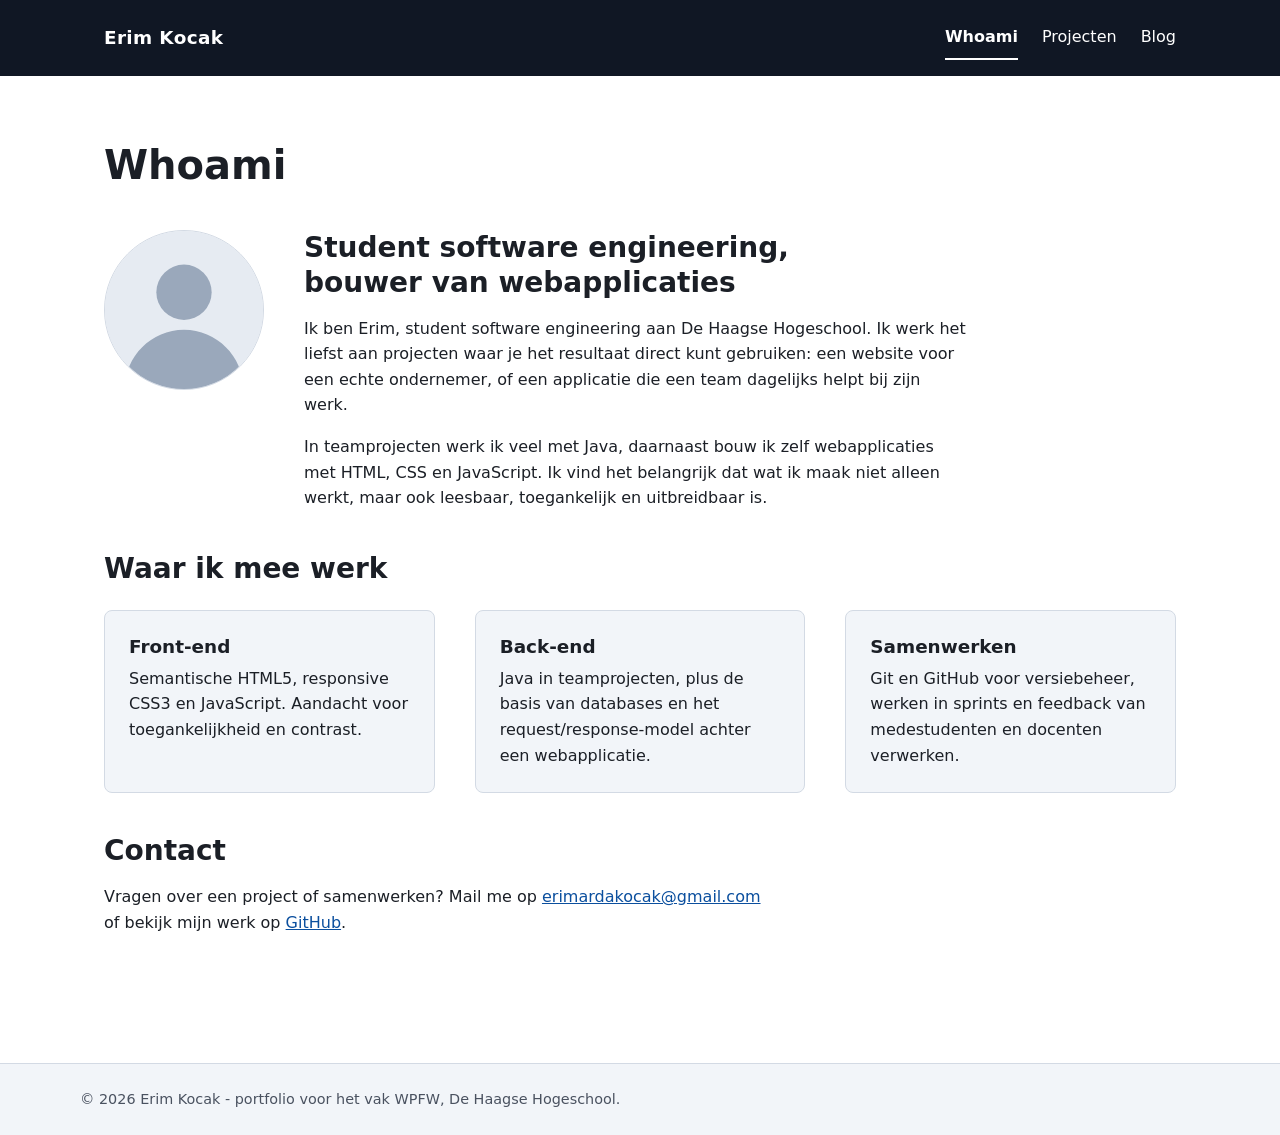
==== index.html @ 8ff0f5e9 "Portfoliosite afgebouwd: whoami, projecten en blog met responsive CSS - index.html, projecten.html e" ====
<!DOCTYPE html>
<html lang="nl">
<head>
    <meta charset="UTF-8">
    <meta name="viewport" content="width=device-width, initial-scale=1.0">
    <title>Whoami - Erim Kocak</title>
    <meta name="description" content="Portfolio van Erim Kocak, student software engineering. Wie ik ben, wat ik bouw en waar ik over schrijf.">
    <link rel="stylesheet" href="css/style.css">
</head>
<body>
    <a class="skip-link" href="#hoofdinhoud">Direct naar de inhoud</a>

    <header class="site-header">
        <div class="site-header__inner">
            <p class="site-logo"><a href="index.html">Erim Kocak</a></p>

            <nav class="site-nav" aria-label="Hoofdnavigatie">
                <ul>
                    <li><a href="index.html" aria-current="page">Whoami</a></li>
                    <li><a href="projecten.html">Projecten</a></li>
                    <li><a href="blog.html">Blog</a></li>
                </ul>
            </nav>
        </div>
    </header>

    <main id="hoofdinhoud">
        <h1>Whoami</h1>

        <section class="intro" aria-labelledby="intro-titel">
            <img class="intro__foto" src="images/profielfoto.svg" alt="Portretfoto van Erim Kocak" width="160" height="160">

            <div class="intro__tekst">
                <h2 id="intro-titel">Student software engineering, bouwer van webapplicaties</h2>
                <p>
                    Ik ben Erim, student software engineering aan De Haagse Hogeschool. Ik werk het liefst
                    aan projecten waar je het resultaat direct kunt gebruiken: een website voor een echte
                    ondernemer, of een applicatie die een team dagelijks helpt bij zijn werk.
                </p>
                <p>
                    In teamprojecten werk ik veel met Java, daarnaast bouw ik zelf webapplicaties met
                    HTML, CSS en JavaScript. Ik vind het belangrijk dat wat ik maak niet alleen werkt,
                    maar ook leesbaar, toegankelijk en uitbreidbaar is.
                </p>
            </div>
        </section>

        <section aria-labelledby="vaardigheden-titel">
            <h2 id="vaardigheden-titel">Waar ik mee werk</h2>

            <ul class="kaarten">
                <li class="kaart">
                    <h3>Front-end</h3>
                    <p>Semantische HTML5, responsive CSS3 en JavaScript. Aandacht voor toegankelijkheid en contrast.</p>
                </li>
                <li class="kaart">
                    <h3>Back-end</h3>
                    <p>Java in teamprojecten, plus de basis van databases en het request/response-model achter een webapplicatie.</p>
                </li>
                <li class="kaart">
                    <h3>Samenwerken</h3>
                    <p>Git en GitHub voor versiebeheer, werken in sprints en feedback van medestudenten en docenten verwerken.</p>
                </li>
            </ul>
        </section>

        <section aria-labelledby="contact-titel">
            <h2 id="contact-titel">Contact</h2>
            <p>
                Vragen over een project of samenwerken? Mail me op
                <a href="mailto:erimardakocak@gmail.com">erimardakocak@gmail.com</a>
                of bekijk mijn werk op
                <a href="https://github.com/erimk240">GitHub</a>.
            </p>
        </section>
    </main>

    <footer class="site-footer">
        <p>&copy; 2026 Erim Kocak - portfolio voor het vak WPFW, De Haagse Hogeschool.</p>
    </footer>
</body>
</html>
---- css/style.css ----
/* ==========================================================================
   Portfolio Erim Kocak - hoofdstylesheet
   Opbouw: 1 variabelen  2 reset  3 basis  4 header/nav  5 main  6 componenten
           7 footer  8 media queries (mobile first: 480px / 768px / 1024px)
   ========================================================================== */

/* 1. Variabelen ----------------------------------------------------------- */
:root {
    --kleur-tekst: #1b1f26;
    --kleur-tekst-zacht: #4a5260;
    --kleur-achtergrond: #ffffff;
    --kleur-vlak: #f2f5f9;
    --kleur-rand: #d3dae4;
    --kleur-accent: #0b4f9e;
    --kleur-accent-donker: #073a76;
    --kleur-donker: #101724;

    --lettertype: system-ui, -apple-system, "Segoe UI", Roboto, Helvetica, Arial, sans-serif;

    --ruimte-xs: 0.5rem;
    --ruimte-s: 1rem;
    --ruimte-m: 1.5rem;
    --ruimte-l: 2.5rem;
    --ruimte-xl: 4rem;

    --max-breedte: 70rem;
    --radius: 0.5rem;
}

/* 2. Reset ---------------------------------------------------------------- */
*,
*::before,
*::after {
    box-sizing: border-box;
}

body,
h1, h2, h3,
p,
ul,
figure {
    margin: 0;
    padding: 0;
}

ul {
    list-style: none;
}

img {
    display: block;
    max-width: 100%;
    height: auto;
}

/* 3. Basis ---------------------------------------------------------------- */
body {
    font-family: var(--lettertype);
    font-size: 1rem;
    line-height: 1.6;
    color: var(--kleur-tekst);
    background-color: var(--kleur-achtergrond);
    /* voorkomt horizontaal scrollen op smalle schermen */
    overflow-x: hidden;
}

h1, h2, h3 {
    line-height: 1.25;
    /* rustige, leesbare regellengte voor koppen */
    max-width: 30ch;
}

h1 {
    font-size: 2rem;
    margin-bottom: var(--ruimte-m);
}

h2 {
    font-size: 1.5rem;
    margin-bottom: var(--ruimte-s);
}

h3 {
    font-size: 1.15rem;
    margin-bottom: var(--ruimte-xs);
}

p {
    max-width: 65ch;
}

p + p {
    margin-top: var(--ruimte-s);
}

a {
    color: var(--kleur-accent);
}

a:hover {
    color: var(--kleur-accent-donker);
}

/* zichtbare focus voor toetsenbordgebruikers */
a:focus-visible {
    outline: 3px solid var(--kleur-accent);
    outline-offset: 3px;
    border-radius: 2px;
}

code {
    font-family: ui-monospace, "SFMono-Regular", Menlo, Consolas, monospace;
    font-size: 0.9em;
    background-color: var(--kleur-vlak);
    padding: 0.1em 0.3em;
    border-radius: 3px;
}

/* alleen voorleesbaar, niet zichtbaar */
.sr-only {
    position: absolute;
    width: 1px;
    height: 1px;
    padding: 0;
    margin: -1px;
    overflow: hidden;
    clip-path: inset(50%);
    white-space: nowrap;
}

/* springt naar de hoofdinhoud, wordt zichtbaar bij focus */
.skip-link {
    position: absolute;
    top: -3rem;
    left: var(--ruimte-s);
    z-index: 10;
    padding: var(--ruimte-xs) var(--ruimte-s);
    background-color: var(--kleur-accent);
    color: #ffffff;
    border-radius: 0 0 var(--radius) var(--radius);
    text-decoration: none;
}

.skip-link:focus {
    top: 0;
    color: #ffffff;
}

/* 4. Header en navigatie -------------------------------------------------- */
.site-header {
    background-color: var(--kleur-donker);
    color: #ffffff;
}

.site-header__inner {
    max-width: var(--max-breedte);
    margin: 0 auto;
    padding: var(--ruimte-s);
    display: flex;
    flex-direction: column;
    gap: var(--ruimte-s);
}

.site-logo {
    font-size: 1.15rem;
    font-weight: 700;
    letter-spacing: 0.02em;
}

.site-logo a {
    color: #ffffff;
    text-decoration: none;
}

.site-nav ul {
    display: flex;
    flex-wrap: wrap;
    gap: var(--ruimte-xs) var(--ruimte-m);
}

.site-nav a {
    display: inline-block;
    /* ruime aanraakzone op mobiel */
    padding: var(--ruimte-xs) 0;
    color: #ffffff;
    text-decoration: none;
    border-bottom: 2px solid transparent;
}

.site-nav a:hover {
    color: #ffffff;
    border-bottom-color: #ffffff;
}

.site-nav a:focus-visible {
    outline: 3px solid #ffffff;
    outline-offset: 3px;
}

/* markeert de pagina waar je nu bent */
.site-nav a[aria-current="page"] {
    font-weight: 700;
    border-bottom-color: #ffffff;
}

/* 5. Main ----------------------------------------------------------------- */
main {
    max-width: var(--max-breedte);
    margin: 0 auto;
    padding: var(--ruimte-l) var(--ruimte-s);
}

main section {
    margin-top: var(--ruimte-l);
}

.pagina-intro {
    color: var(--kleur-tekst-zacht);
    font-size: 1.05rem;
}

/* 6. Componenten ---------------------------------------------------------- */

/* intro met foto op de whoami-pagina */
.intro {
    display: flex;
    flex-direction: column;
    gap: var(--ruimte-m);
}

.intro__foto {
    width: 10rem;
    height: 10rem;
    border-radius: 50%;
    background-color: var(--kleur-vlak);
    border: 1px solid var(--kleur-rand);
}

/* kaartenraster: gebruikt voor vaardigheden en projecten */
.kaarten,
.posts {
    display: grid;
    gap: var(--ruimte-m);
    margin-top: var(--ruimte-m);
}

.kaart {
    height: 100%;
    padding: var(--ruimte-m);
    background-color: var(--kleur-vlak);
    border: 1px solid var(--kleur-rand);
    border-radius: var(--radius);
}

.kaart__link,
.post__link {
    font-weight: 600;
}

.technieken {
    display: flex;
    flex-wrap: wrap;
    gap: var(--ruimte-xs);
    margin-top: var(--ruimte-s);
}

.technieken li {
    padding: 0.15rem 0.6rem;
    font-size: 0.875rem;
    background-color: var(--kleur-achtergrond);
    border: 1px solid var(--kleur-rand);
    border-radius: 999px;
}

.post {
    padding-bottom: var(--ruimte-m);
    border-bottom: 1px solid var(--kleur-rand);
}

.post__meta {
    color: var(--kleur-tekst-zacht);
    font-size: 0.9rem;
    margin-bottom: var(--ruimte-xs);
}

/* 7. Footer --------------------------------------------------------------- */
.site-footer {
    margin-top: var(--ruimte-xl);
    padding: var(--ruimte-m) var(--ruimte-s);
    background-color: var(--kleur-vlak);
    border-top: 1px solid var(--kleur-rand);
}

.site-footer p {
    max-width: var(--max-breedte);
    margin: 0 auto;
    color: var(--kleur-tekst-zacht);
    font-size: 0.9rem;
}

/* 8. Media queries -------------------------------------------------------- */

/* tablet vanaf 768px: header naast elkaar, kaarten in twee kolommen */
@media (min-width: 48em) {
    h1 {
        font-size: 2.5rem;
    }

    h2 {
        font-size: 1.75rem;
    }

    .site-header__inner {
        flex-direction: row;
        align-items: center;
        justify-content: space-between;
        padding: var(--ruimte-s) var(--ruimte-m);
    }

    main {
        padding: var(--ruimte-xl) var(--ruimte-m);
    }

    .intro {
        flex-direction: row;
        align-items: flex-start;
        gap: var(--ruimte-l);
    }

    .intro__foto {
        flex-shrink: 0;
    }

    .kaarten {
        grid-template-columns: repeat(2, 1fr);
    }
}

/* desktop vanaf 1024px: drie kolommen en meer witruimte */
@media (min-width: 64em) {
    .kaarten {
        grid-template-columns: repeat(3, 1fr);
        gap: var(--ruimte-l);
    }

    .posts {
        gap: var(--ruimte-l);
    }
}

/* respecteert de systeeminstelling voor minder beweging */
@media (prefers-reduced-motion: reduce) {
    * {
        animation: none !important;
        transition: none !important;
    }
}
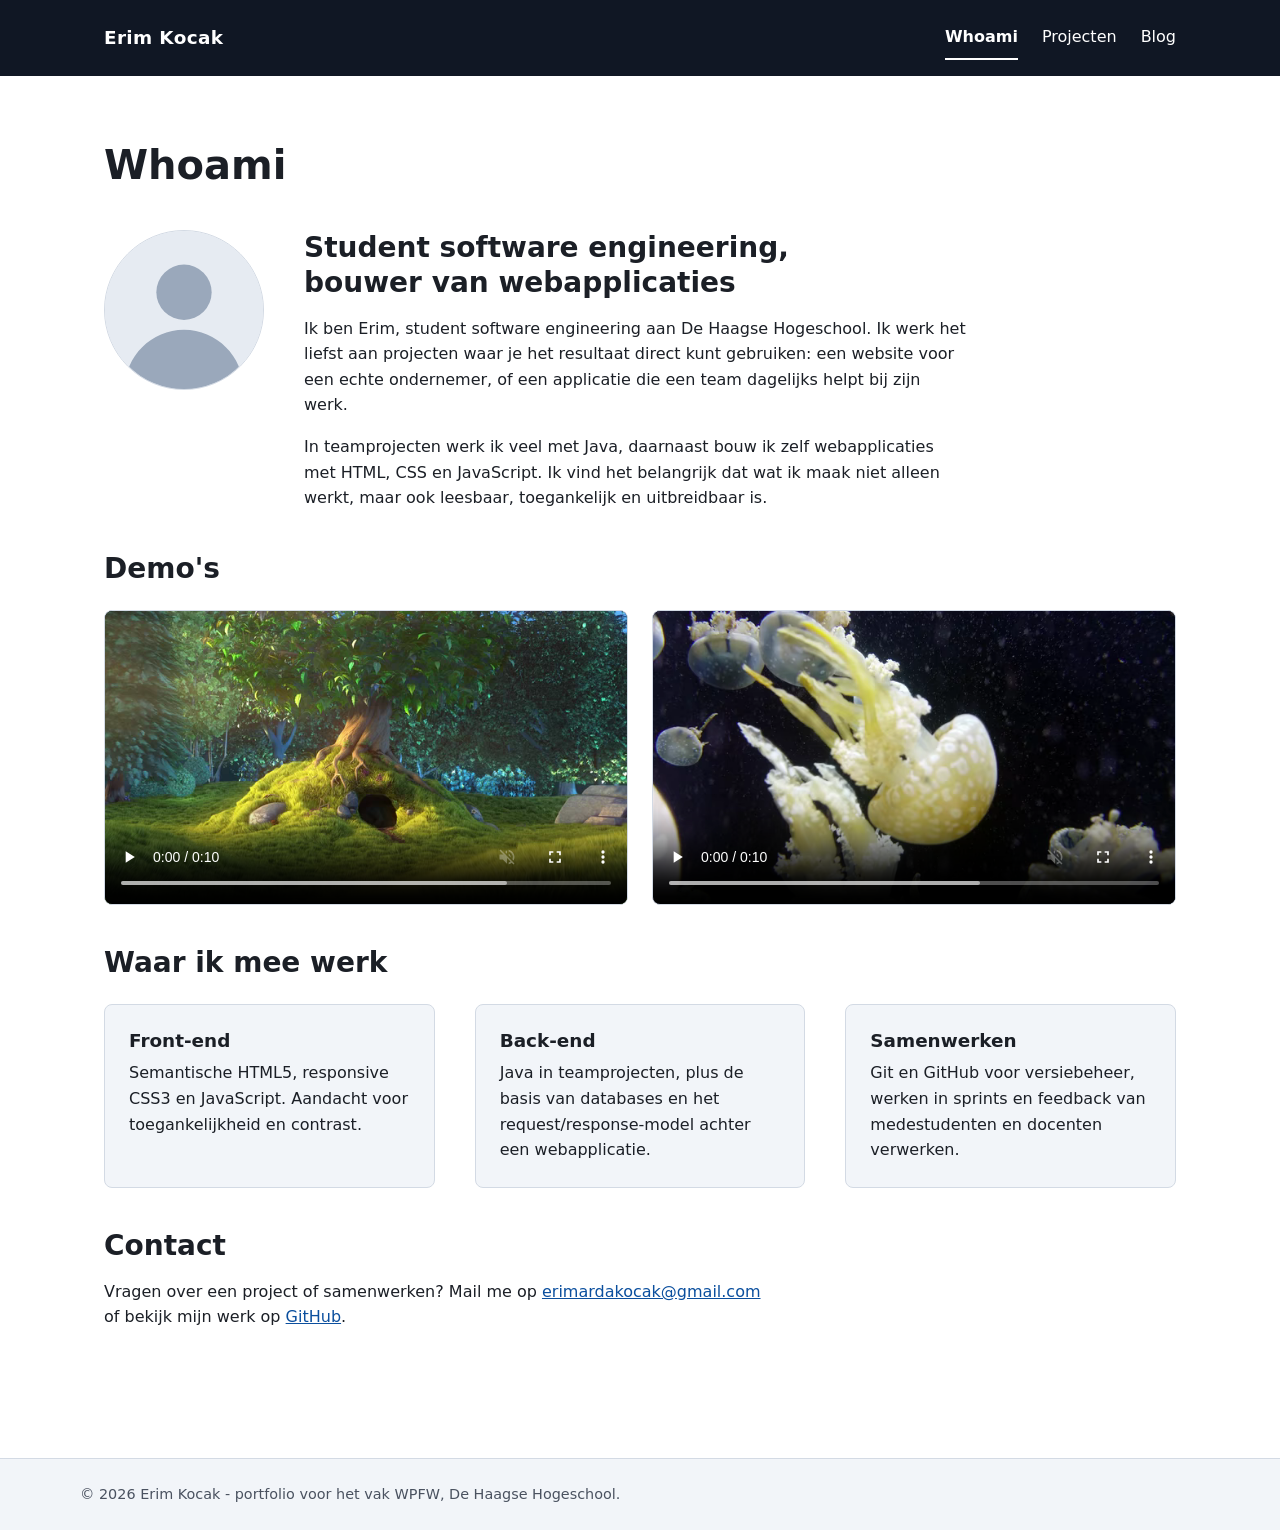
==== commit 58ddd7fc: "commit" ====
--- a/index.html
+++ b/index.html
@@ -44,7 +44,26 @@
                 </p>
             </div>
         </section>
+        <section class="demos" aria-labelledby="demos-titel">
+            <h2 id="demos-titel">Demo's</h2>
 
+            <ul class="demos__lijst">
+                <li>
+                    <video class="demo" controls muted playsinline preload="metadata" width="640" height="360">
+                        <source src="videos/demo-1.webm" type="video/webm">
+                        <source src="videos/demo-1.mp4" type="video/mp4">
+                        Je browser ondersteunt geen video. <a href="videos/demo-1.mp4">Download de demo</a>.
+                    </video>
+                </li>
+                <li>
+                    <video class="demo" controls muted playsinline preload="metadata" width="640" height="360">
+                        <source src="videos/demo-2.webm" type="video/webm">
+                        <source src="videos/demo-2.mp4" type="video/mp4">
+                        Je browser ondersteunt geen video. <a href="videos/demo-2.mp4">Download de demo</a>.
+                    </video>
+                </li>
+            </ul>
+        </section>
         <section aria-labelledby="vaardigheden-titel">
             <h2 id="vaardigheden-titel">Waar ik mee werk</h2>
 
--- a/css/style.css
+++ b/css/style.css
@@ -283,6 +283,28 @@
     margin-bottom: var(--ruimte-xs);
 }
 
+/* demo-video's op de whoami-pagina */
+.demos__lijst {
+    display: grid;
+    gap: var(--ruimte-m);
+    margin-top: var(--ruimte-m);
+}
+
+.demo {
+    display: block;
+    width: 100%;
+    height: auto;
+    background-color: var(--kleur-donker);
+    border: 1px solid var(--kleur-rand);
+    border-radius: var(--radius);
+}
+
+@media (min-width: 48em) {
+    .demos__lijst {
+        grid-template-columns: repeat(2, 1fr);
+    }
+}
+
 /* 7. Footer --------------------------------------------------------------- */
 .site-footer {
     margin-top: var(--ruimte-xl);
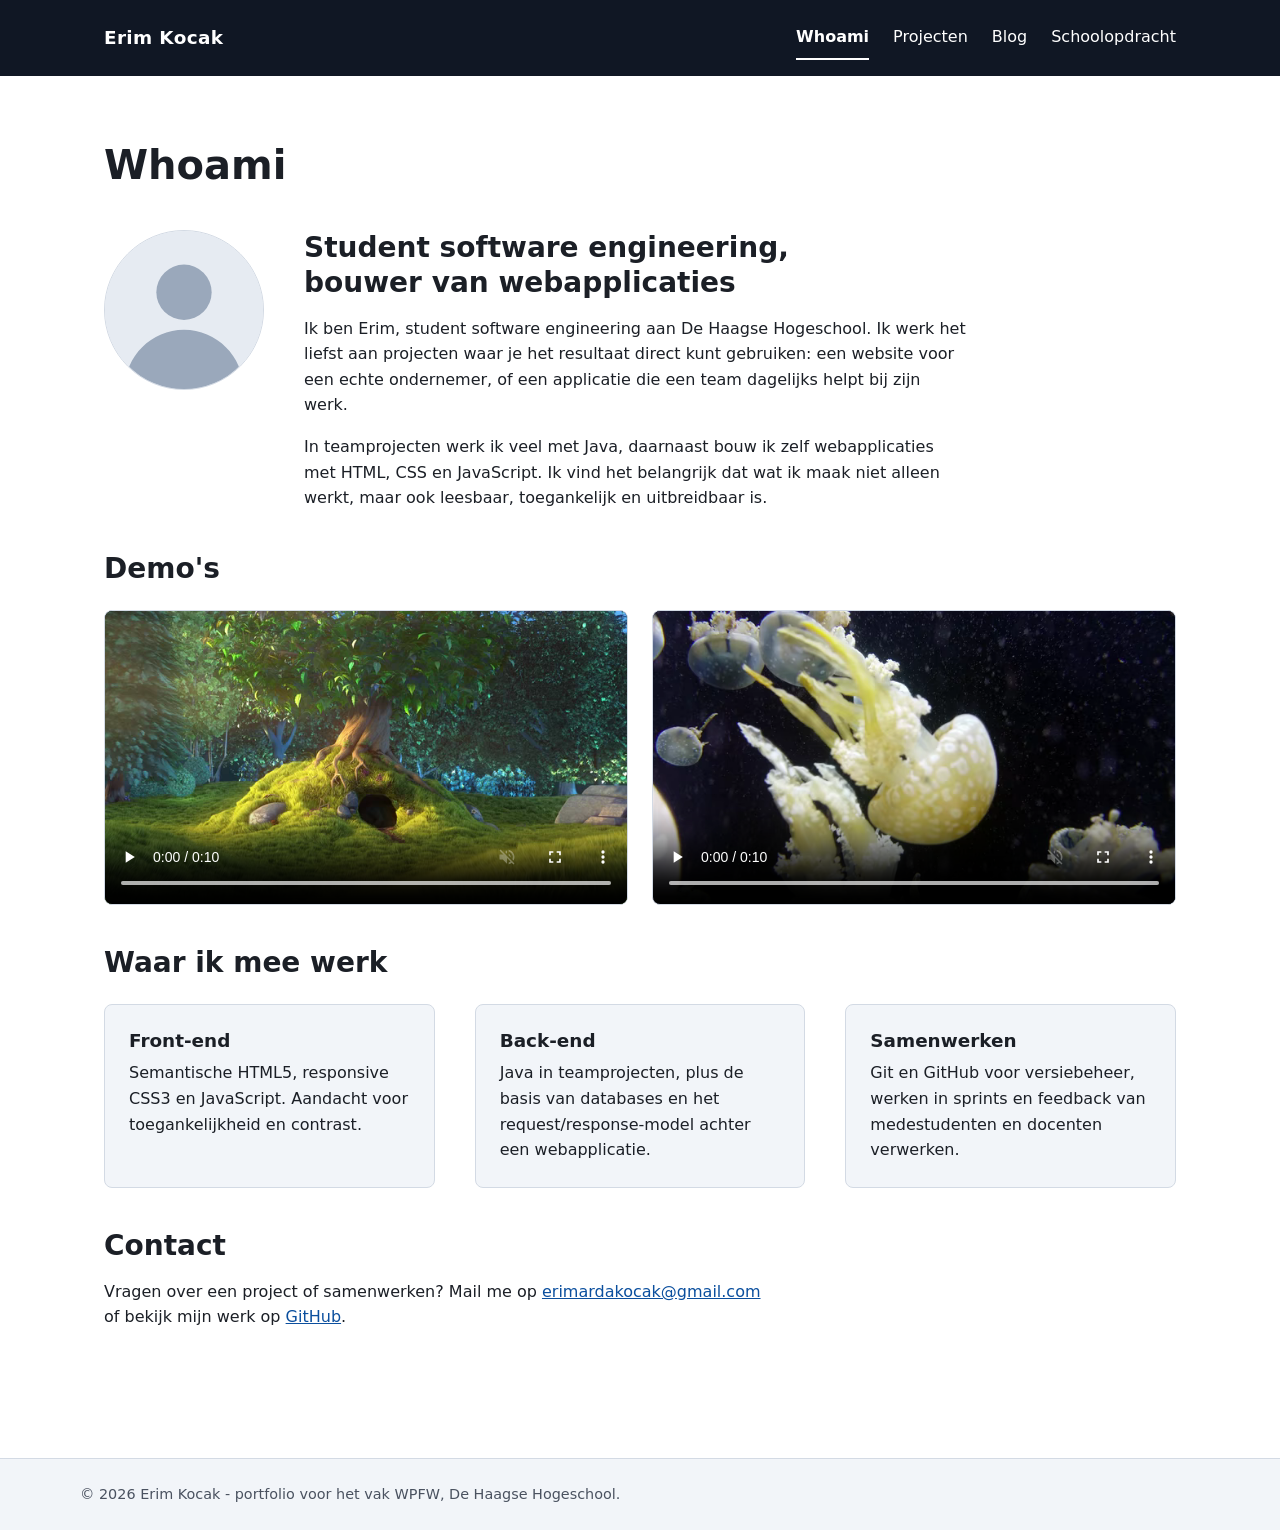
==== commit dae2a674: "commit" ====
--- a/index.html
+++ b/index.html
@@ -19,6 +19,7 @@
                     <li><a href="index.html" aria-current="page">Whoami</a></li>
                     <li><a href="projecten.html">Projecten</a></li>
                     <li><a href="blog.html">Blog</a></li>
+                    <li><a href="school-opdracht/index.html">Schoolopdracht</a></li>
                 </ul>
             </nav>
         </div>
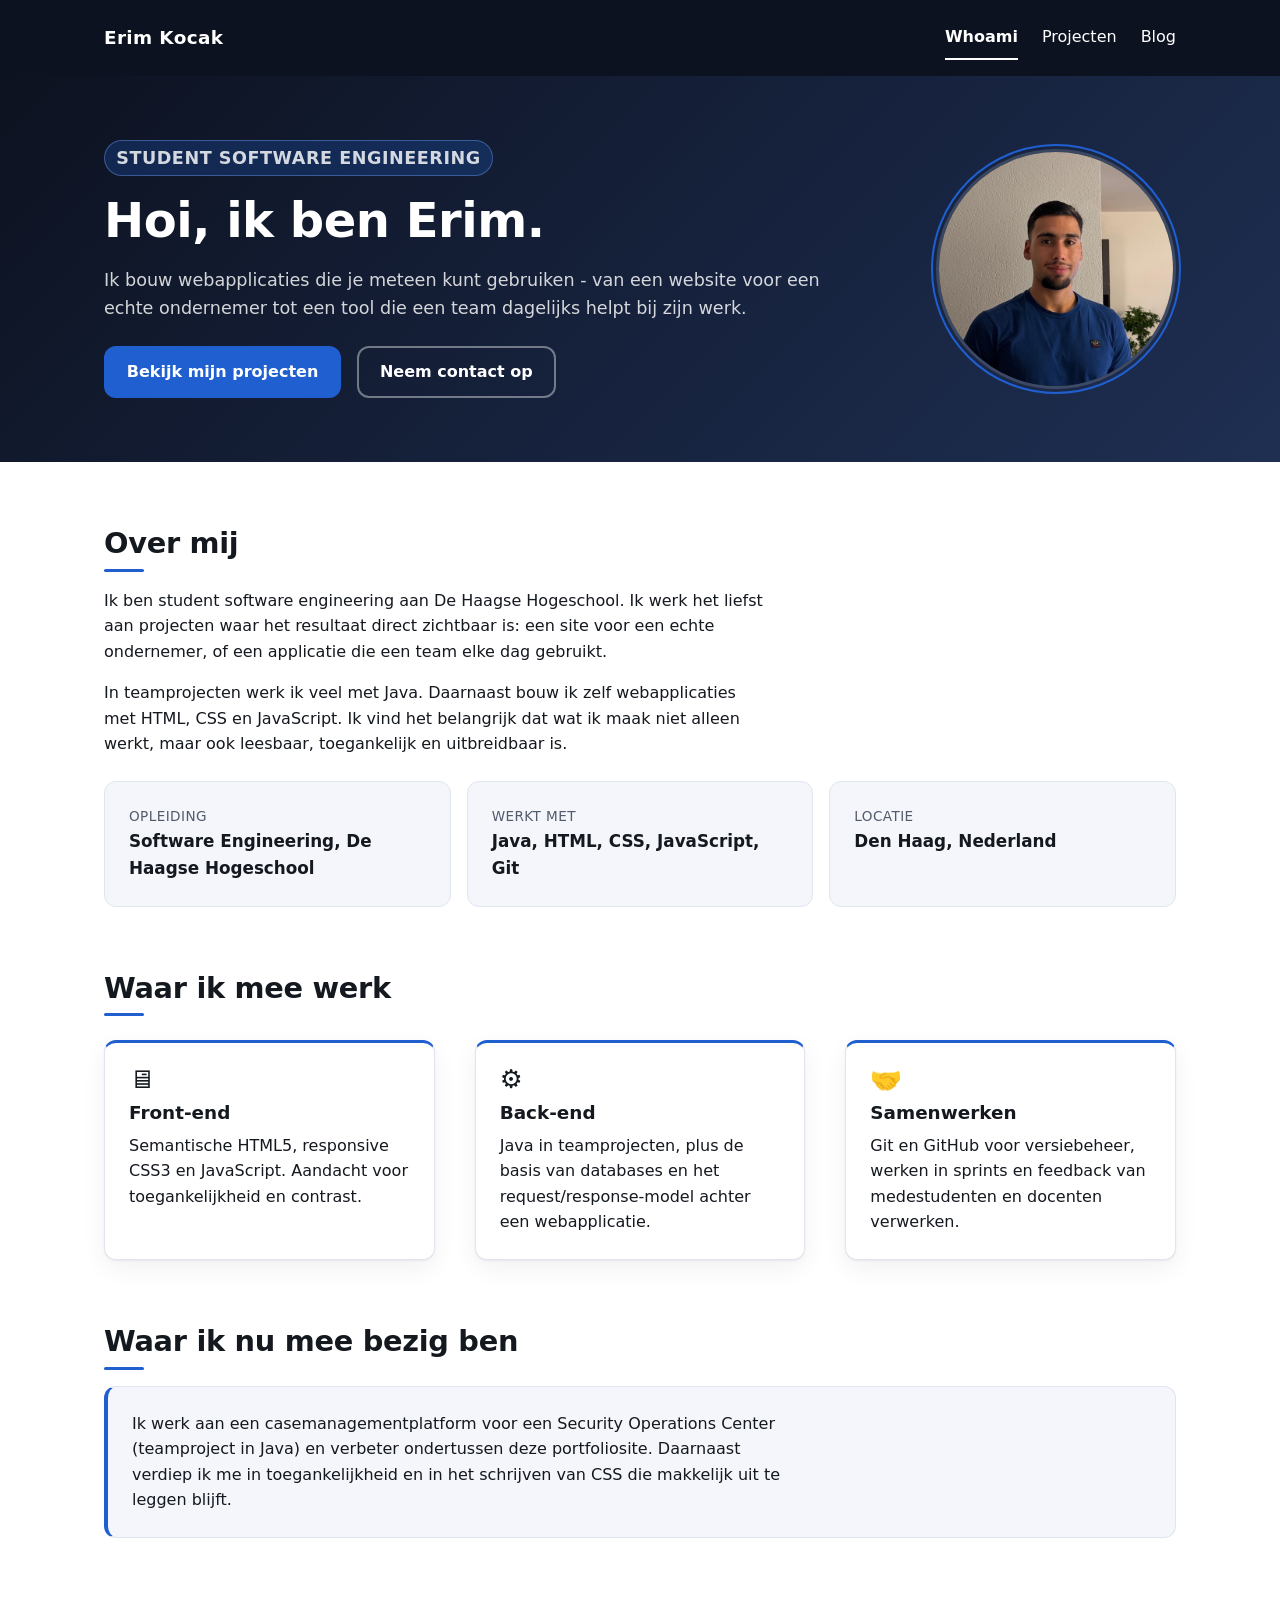
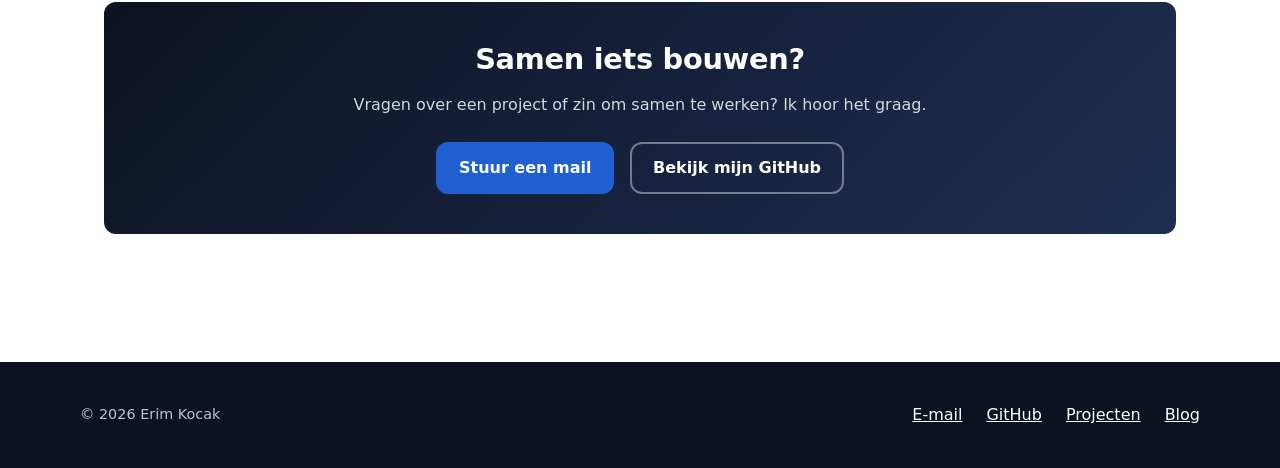
==== commit 2de82b35: "commit" ====
--- a/index.html
+++ b/index.html
@@ -19,84 +19,118 @@
                     <li><a href="index.html" aria-current="page">Whoami</a></li>
                     <li><a href="projecten.html">Projecten</a></li>
                     <li><a href="blog.html">Blog</a></li>
-                    <li><a href="school-opdracht/index.html">Schoolopdracht</a></li>
                 </ul>
             </nav>
         </div>
     </header>
 
+    <section class="hero" aria-labelledby="hero-titel">
+        <div class="hero__inner">
+            <img class="hero__foto" src="images/profielfoto.jpg"
+                 alt="Portretfoto van Erim Kocak" width="600" height="600">
+
+            <div class="hero__tekst">
+                <p class="hero__rol">Student software engineering</p>
+                <h1 id="hero-titel">Hoi, ik ben Erim.</h1>
+                <p>
+                    Ik bouw webapplicaties die je meteen kunt gebruiken - van een website voor een
+                    echte ondernemer tot een tool die een team dagelijks helpt bij zijn werk.
+                </p>
+
+                <div class="knoppen">
+                    <a class="knop knop--primair" href="projecten.html">Bekijk mijn projecten</a>
+                    <a class="knop knop--secundair" href="mailto:erimardakocak@gmail.com">Neem contact op</a>
+                </div>
+            </div>
+        </div>
+    </section>
+
     <main id="hoofdinhoud">
-        <h1>Whoami</h1>
+        <section aria-labelledby="intro-titel">
+            <h2 id="intro-titel" class="kop-met-streep">Over mij</h2>
+            <p>
+                Ik ben student software engineering aan De Haagse Hogeschool. Ik werk het liefst
+                aan projecten waar het resultaat direct zichtbaar is: een site voor een echte
+                ondernemer, of een applicatie die een team elke dag gebruikt.
+            </p>
+            <p>
+                In teamprojecten werk ik veel met Java. Daarnaast bouw ik zelf webapplicaties met
+                HTML, CSS en JavaScript. Ik vind het belangrijk dat wat ik maak niet alleen werkt,
+                maar ook leesbaar, toegankelijk en uitbreidbaar is.
+            </p>
 
-        <section class="intro" aria-labelledby="intro-titel">
-            <img class="intro__foto" src="images/profielfoto.svg" alt="Portretfoto van Erim Kocak" width="160" height="160">
+            <dl class="feiten">
+                <div class="feit">
+                    <dt>Opleiding</dt>
+                    <dd>Software Engineering, De Haagse Hogeschool</dd>
+                </div>
+                <div class="feit">
+                    <dt>Werkt met</dt>
+                    <dd>Java, HTML, CSS, JavaScript, Git</dd>
+                </div>
+                <div class="feit">
+                    <dt>Locatie</dt>
+                    <dd>Den Haag, Nederland</dd>
+                </div>
+            </dl>
+        </section>
 
-            <div class="intro__tekst">
-                <h2 id="intro-titel">Student software engineering, bouwer van webapplicaties</h2>
-                <p>
-                    Ik ben Erim, student software engineering aan De Haagse Hogeschool. Ik werk het liefst
-                    aan projecten waar je het resultaat direct kunt gebruiken: een website voor een echte
-                    ondernemer, of een applicatie die een team dagelijks helpt bij zijn werk.
-                </p>
-                <p>
-                    In teamprojecten werk ik veel met Java, daarnaast bouw ik zelf webapplicaties met
-                    HTML, CSS en JavaScript. Ik vind het belangrijk dat wat ik maak niet alleen werkt,
-                    maar ook leesbaar, toegankelijk en uitbreidbaar is.
-                </p>
-            </div>
-        </section>
-        <section class="demos" aria-labelledby="demos-titel">
-            <h2 id="demos-titel">Demo's</h2>
-
-            <ul class="demos__lijst">
-                <li>
-                    <video class="demo" controls muted playsinline preload="metadata" width="640" height="360">
-                        <source src="videos/demo-1.webm" type="video/webm">
-                        <source src="videos/demo-1.mp4" type="video/mp4">
-                        Je browser ondersteunt geen video. <a href="videos/demo-1.mp4">Download de demo</a>.
-                    </video>
-                </li>
-                <li>
-                    <video class="demo" controls muted playsinline preload="metadata" width="640" height="360">
-                        <source src="videos/demo-2.webm" type="video/webm">
-                        <source src="videos/demo-2.mp4" type="video/mp4">
-                        Je browser ondersteunt geen video. <a href="videos/demo-2.mp4">Download de demo</a>.
-                    </video>
-                </li>
-            </ul>
-        </section>
         <section aria-labelledby="vaardigheden-titel">
-            <h2 id="vaardigheden-titel">Waar ik mee werk</h2>
+            <h2 id="vaardigheden-titel" class="kop-met-streep">Waar ik mee werk</h2>
 
             <ul class="kaarten">
                 <li class="kaart">
+                    <p class="kaart__icoon" aria-hidden="true">&#128421;</p>
                     <h3>Front-end</h3>
                     <p>Semantische HTML5, responsive CSS3 en JavaScript. Aandacht voor toegankelijkheid en contrast.</p>
                 </li>
                 <li class="kaart">
+                    <p class="kaart__icoon" aria-hidden="true">&#9881;</p>
                     <h3>Back-end</h3>
                     <p>Java in teamprojecten, plus de basis van databases en het request/response-model achter een webapplicatie.</p>
                 </li>
                 <li class="kaart">
+                    <p class="kaart__icoon" aria-hidden="true">&#129309;</p>
                     <h3>Samenwerken</h3>
                     <p>Git en GitHub voor versiebeheer, werken in sprints en feedback van medestudenten en docenten verwerken.</p>
                 </li>
             </ul>
         </section>
 
-        <section aria-labelledby="contact-titel">
-            <h2 id="contact-titel">Contact</h2>
+        <section aria-labelledby="nu-titel">
+            <h2 id="nu-titel" class="kop-met-streep">Waar ik nu mee bezig ben</h2>
+            <div class="nu">
+                <p>
+                    Ik werk aan een casemanagementplatform voor een Security Operations Center
+                    (teamproject in Java) en verbeter ondertussen deze portfoliosite. Daarnaast
+                    verdiep ik me in toegankelijkheid en in het schrijven van CSS die makkelijk
+                    uit te leggen blijft.
+                </p>
+            </div>
+        </section>
+
+        <section class="cta" aria-labelledby="contact-titel">
+            <h2 id="contact-titel">Samen iets bouwen?</h2>
             <p>
-                Vragen over een project of samenwerken? Mail me op
-                <a href="mailto:erimardakocak@gmail.com">erimardakocak@gmail.com</a>
-                of bekijk mijn werk op
-                <a href="https://github.com/erimk240">GitHub</a>.
+                Vragen over een project of zin om samen te werken? Ik hoor het graag.
             </p>
+            <div class="knoppen">
+                <a class="knop knop--primair" href="mailto:erimardakocak@gmail.com">Stuur een mail</a>
+                <a class="knop knop--secundair" href="https://github.com/erimk240">Bekijk mijn GitHub</a>
+            </div>
         </section>
     </main>
 
     <footer class="site-footer">
-        <p>&copy; 2026 Erim Kocak - portfolio voor het vak WPFW, De Haagse Hogeschool.</p>
+        <div class="site-footer__inner">
+            <p>&copy; 2026 Erim Kocak</p>
+            <nav class="site-footer__links" aria-label="Footer">
+                <a href="mailto:erimardakocak@gmail.com">E-mail</a>
+                <a href="https://github.com/erimk240">GitHub</a>
+                <a href="projecten.html">Projecten</a>
+                <a href="blog.html">Blog</a>
+            </nav>
+        </div>
     </footer>
 </body>
 </html>
--- a/css/style.css
+++ b/css/style.css
@@ -1,22 +1,28 @@
 /* ==========================================================================
    Portfolio Erim Kocak - hoofdstylesheet
-   Opbouw: 1 variabelen  2 reset  3 basis  4 header/nav  5 main  6 componenten
-           7 footer  8 media queries (mobile first: 480px / 768px / 1024px)
+   Opbouw: 1 variabelen  2 reset  3 basis  4 header/nav  5 hero  6 main
+           7 componenten  8 footer  9 media queries
+   Aanpak: mobile first (basis = smal scherm), extra lagen bij 48em en 64em.
    ========================================================================== */
 
 /* 1. Variabelen ----------------------------------------------------------- */
 :root {
-    --kleur-tekst: #1b1f26;
-    --kleur-tekst-zacht: #4a5260;
+    /* kleuren - getoetst op voldoende contrast (WCAG AA) */
+    --kleur-tekst: #14181f;
+    --kleur-tekst-zacht: #515b6b;
     --kleur-achtergrond: #ffffff;
-    --kleur-vlak: #f2f5f9;
-    --kleur-rand: #d3dae4;
-    --kleur-accent: #0b4f9e;
-    --kleur-accent-donker: #073a76;
-    --kleur-donker: #101724;
+    --kleur-vlak: #f4f6fb;
+    --kleur-rand: #e0e5ee;
+    --kleur-accent: #1f5fd0;
+    --kleur-accent-donker: #17469b;
+    --kleur-donker: #0d1220;
+
+    /* een zachte gradient voor de hero-achtergrond */
+    --hero-gradient: linear-gradient(135deg, #0d1220 0%, #16223d 55%, #1f2f52 100%);
 
     --lettertype: system-ui, -apple-system, "Segoe UI", Roboto, Helvetica, Arial, sans-serif;
 
+    /* ruimte-schaal: overal dezelfde stappen gebruiken geeft rust */
     --ruimte-xs: 0.5rem;
     --ruimte-s: 1rem;
     --ruimte-m: 1.5rem;
@@ -24,7 +30,8 @@
     --ruimte-xl: 4rem;
 
     --max-breedte: 70rem;
-    --radius: 0.5rem;
+    --radius: 0.75rem;
+    --schaduw: 0 1px 2px rgba(13, 18, 32, 0.06), 0 8px 24px rgba(13, 18, 32, 0.06);
 }
 
 /* 2. Reset ---------------------------------------------------------------- */
@@ -53,7 +60,7 @@
     height: auto;
 }
 
-/* 3. Basis ---------------------------------------------------------------- */
+/* 3. Basis -------------------------------------------------------------- */
 body {
     font-family: var(--lettertype);
     font-size: 1rem;
@@ -64,14 +71,19 @@
     overflow-x: hidden;
 }
 
-h1, h2, h3 {
-    line-height: 1.25;
-    /* rustige, leesbare regellengte voor koppen */
-    max-width: 30ch;
+h1, h2 {
+    line-height: 1.2;
+    /* rustige, leesbare regellengte voor grote koppen */
+    max-width: 26ch;
+    letter-spacing: -0.01em;
+}
+
+h3 {
+    line-height: 1.3;
 }
 
 h1 {
-    font-size: 2rem;
+    font-size: 2.1rem;
     margin-bottom: var(--ruimte-m);
 }
 
@@ -102,7 +114,8 @@
 }
 
 /* zichtbare focus voor toetsenbordgebruikers */
-a:focus-visible {
+a:focus-visible,
+button:focus-visible {
     outline: 3px solid var(--kleur-accent);
     outline-offset: 3px;
     border-radius: 2px;
@@ -114,6 +127,17 @@
     background-color: var(--kleur-vlak);
     padding: 0.1em 0.3em;
     border-radius: 3px;
+}
+
+/* een kleine accentstreep onder een kop */
+.kop-met-streep::after {
+    content: "";
+    display: block;
+    width: 2.5rem;
+    height: 3px;
+    margin-top: var(--ruimte-xs);
+    background-color: var(--kleur-accent);
+    border-radius: 999px;
 }
 
 /* alleen voorleesbaar, niet zichtbaar */
@@ -146,7 +170,7 @@
     color: #ffffff;
 }
 
-/* 4. Header en navigatie -------------------------------------------------- */
+/* 4. Header en navigatie ---------------------------------------------- */
 .site-header {
     background-color: var(--kleur-donker);
     color: #ffffff;
@@ -203,7 +227,98 @@
     border-bottom-color: #ffffff;
 }
 
-/* 5. Main ----------------------------------------------------------------- */
+/* 5. Hero (volle breedte, alleen op de whoami-pagina) --------------- */
+.hero {
+    background-image: var(--hero-gradient);
+    color: #ffffff;
+}
+
+.hero__inner {
+    max-width: var(--max-breedte);
+    margin: 0 auto;
+    padding: var(--ruimte-xl) var(--ruimte-s);
+    display: flex;
+    flex-direction: column;
+    gap: var(--ruimte-l);
+    /* standaard 'stretch': tekstblok vult de volle breedte, dus regels breken netjes af */
+}
+
+.hero__foto {
+    width: 9rem;
+    height: 9rem;
+    border-radius: 50%;
+    object-fit: cover;
+    /* dubbele rand: accent-ring met wat lucht ertussen */
+    border: 3px solid rgba(255, 255, 255, 0.15);
+    outline: 2px solid var(--kleur-accent);
+    outline-offset: 3px;
+}
+
+.hero h1 {
+    font-size: 2.4rem;
+    margin-bottom: var(--ruimte-s);
+}
+
+.hero__tekst p {
+    color: rgba(255, 255, 255, 0.82);
+    font-size: 1.1rem;
+}
+
+.hero__rol {
+    display: inline-block;
+    margin-bottom: var(--ruimte-s);
+    padding: 0.2rem 0.7rem;
+    font-size: 0.85rem;
+    font-weight: 600;
+    letter-spacing: 0.03em;
+    text-transform: uppercase;
+    color: #cfe0ff;
+    background-color: rgba(31, 95, 208, 0.25);
+    border: 1px solid rgba(120, 165, 255, 0.4);
+    border-radius: 999px;
+}
+
+/* knoppenrij onder de hero-tekst */
+.knoppen {
+    display: flex;
+    flex-wrap: wrap;
+    gap: var(--ruimte-s);
+    margin-top: var(--ruimte-m);
+}
+
+.knop {
+    display: inline-block;
+    padding: 0.7rem 1.3rem;
+    font-weight: 600;
+    text-decoration: none;
+    border-radius: var(--radius);
+    border: 2px solid transparent;
+    transition: transform 0.15s ease, background-color 0.15s ease;
+}
+
+.knop--primair {
+    background-color: var(--kleur-accent);
+    color: #ffffff;
+}
+
+.knop--primair:hover {
+    background-color: #3b78e0;
+    color: #ffffff;
+    transform: translateY(-2px);
+}
+
+.knop--secundair {
+    border-color: rgba(255, 255, 255, 0.4);
+    color: #ffffff;
+}
+
+.knop--secundair:hover {
+    color: #ffffff;
+    background-color: rgba(255, 255, 255, 0.1);
+    transform: translateY(-2px);
+}
+
+/* 6. Main ------------------------------------------------------------- */
 main {
     max-width: var(--max-breedte);
     margin: 0 auto;
@@ -211,32 +326,21 @@
 }
 
 main section {
-    margin-top: var(--ruimte-l);
+    margin-top: var(--ruimte-xl);
+}
+
+main section:first-child {
+    margin-top: 0;
 }
 
 .pagina-intro {
     color: var(--kleur-tekst-zacht);
-    font-size: 1.05rem;
-}
-
-/* 6. Componenten ---------------------------------------------------------- */
-
-/* intro met foto op de whoami-pagina */
-.intro {
-    display: flex;
-    flex-direction: column;
-    gap: var(--ruimte-m);
-}
-
-.intro__foto {
-    width: 10rem;
-    height: 10rem;
-    border-radius: 50%;
-    background-color: var(--kleur-vlak);
-    border: 1px solid var(--kleur-rand);
-}
-
-/* kaartenraster: gebruikt voor vaardigheden en projecten */
+    font-size: 1.1rem;
+}
+
+/* 7. Componenten ---------------------------------------------------- */
+
+/* kaartenraster: gebruikt voor vaardigheden, projecten en blogposts */
 .kaarten,
 .posts {
     display: grid;
@@ -247,34 +351,100 @@
 .kaart {
     height: 100%;
     padding: var(--ruimte-m);
+    background-color: var(--kleur-achtergrond);
+    border: 1px solid var(--kleur-rand);
+    border-radius: var(--radius);
+    box-shadow: var(--schaduw);
+    /* accentstreep bovenaan de kaart */
+    border-top: 3px solid var(--kleur-accent);
+    transition: transform 0.15s ease, box-shadow 0.15s ease;
+}
+
+/* alleen kaarten met een link krijgen een hover-effect */
+.kaart:hover {
+    transform: translateY(-4px);
+    box-shadow: 0 2px 4px rgba(13, 18, 32, 0.08), 0 16px 32px rgba(13, 18, 32, 0.1);
+}
+
+.kaart__icoon {
+    font-size: 1.6rem;
+    line-height: 1;
+    margin-bottom: var(--ruimte-xs);
+}
+
+.kaart__link,
+.post__link {
+    display: inline-block;
+    margin-top: var(--ruimte-xs);
+    font-weight: 600;
+}
+
+/* rijtje met gebruikte technieken (pills) */
+.technieken {
+    display: flex;
+    flex-wrap: wrap;
+    gap: var(--ruimte-xs);
+    margin-top: var(--ruimte-s);
+}
+
+.technieken li {
+    padding: 0.15rem 0.6rem;
+    font-size: 0.875rem;
+    color: var(--kleur-accent-donker);
+    background-color: var(--kleur-vlak);
+    border: 1px solid var(--kleur-rand);
+    border-radius: 999px;
+}
+
+/* korte feiten-rij op de whoami-pagina */
+.feiten {
+    display: grid;
+    gap: var(--ruimte-s);
+    margin-top: var(--ruimte-m);
+}
+
+.feit {
+    padding: var(--ruimte-m);
     background-color: var(--kleur-vlak);
     border: 1px solid var(--kleur-rand);
     border-radius: var(--radius);
 }
 
-.kaart__link,
-.post__link {
+.feit dt {
+    font-size: 0.85rem;
+    text-transform: uppercase;
+    letter-spacing: 0.03em;
+    color: var(--kleur-tekst-zacht);
+}
+
+.feit dd {
+    margin: 0;
+    font-size: 1.05rem;
     font-weight: 600;
 }
 
-.technieken {
-    display: flex;
-    flex-wrap: wrap;
-    gap: var(--ruimte-xs);
-    margin-top: var(--ruimte-s);
-}
-
-.technieken li {
-    padding: 0.15rem 0.6rem;
-    font-size: 0.875rem;
+/* blokje "waar ik nu mee bezig ben" */
+.nu {
+    padding: var(--ruimte-m);
+    background-color: var(--kleur-vlak);
+    border: 1px solid var(--kleur-rand);
+    border-left: 4px solid var(--kleur-accent);
+    border-radius: var(--radius);
+}
+
+/* blogpost in de lijst */
+.post {
+    padding: var(--ruimte-m);
     background-color: var(--kleur-achtergrond);
     border: 1px solid var(--kleur-rand);
-    border-radius: 999px;
-}
-
-.post {
-    padding-bottom: var(--ruimte-m);
-    border-bottom: 1px solid var(--kleur-rand);
+    border-radius: var(--radius);
+    box-shadow: var(--schaduw);
+    transition: transform 0.15s ease, box-shadow 0.15s ease;
+}
+
+.post:hover {
+    transform: translateY(-4px);
+    box-shadow: 0 2px 4px rgba(13, 18, 32, 0.08), 0 16px 32px rgba(13, 18, 32, 0.1);
 }
 
 .post__meta {
@@ -283,53 +453,71 @@
     margin-bottom: var(--ruimte-xs);
 }
 
-/* demo-video's op de whoami-pagina */
-.demos__lijst {
-    display: grid;
-    gap: var(--ruimte-m);
-    margin-top: var(--ruimte-m);
-}
-
-.demo {
-    display: block;
-    width: 100%;
-    height: auto;
-    background-color: var(--kleur-donker);
-    border: 1px solid var(--kleur-rand);
+/* smalle oproep onderaan een pagina */
+.cta {
+    margin-top: var(--ruimte-xl);
+    padding: var(--ruimte-l);
+    text-align: center;
+    background-image: var(--hero-gradient);
+    color: #ffffff;
     border-radius: var(--radius);
 }
 
-@media (min-width: 48em) {
-    .demos__lijst {
-        grid-template-columns: repeat(2, 1fr);
-    }
-}
-
-/* 7. Footer --------------------------------------------------------------- */
+.cta h2 {
+    margin-left: auto;
+    margin-right: auto;
+}
+
+.cta p {
+    margin-left: auto;
+    margin-right: auto;
+    color: rgba(255, 255, 255, 0.82);
+}
+
+.cta .knoppen {
+    justify-content: center;
+}
+
+/* 8. Footer -------------------------------------------------------- */
 .site-footer {
     margin-top: var(--ruimte-xl);
-    padding: var(--ruimte-m) var(--ruimte-s);
-    background-color: var(--kleur-vlak);
-    border-top: 1px solid var(--kleur-rand);
-}
-
-.site-footer p {
+    padding: var(--ruimte-l) var(--ruimte-s);
+    background-color: var(--kleur-donker);
+    color: rgba(255, 255, 255, 0.75);
+}
+
+.site-footer__inner {
     max-width: var(--max-breedte);
     margin: 0 auto;
-    color: var(--kleur-tekst-zacht);
+    display: flex;
+    flex-direction: column;
+    gap: var(--ruimte-s);
+}
+
+.site-footer a {
+    color: #ffffff;
+}
+
+.site-footer__links {
+    display: flex;
+    flex-wrap: wrap;
+    gap: var(--ruimte-s) var(--ruimte-m);
+}
+
+.site-footer p {
     font-size: 0.9rem;
 }
 
-/* 8. Media queries -------------------------------------------------------- */
-
-/* tablet vanaf 768px: header naast elkaar, kaarten in twee kolommen */
+/* 9. Media queries ----------------------------------------------- */
+
+/* tablet vanaf 768px */
 @media (min-width: 48em) {
     h1 {
         font-size: 2.5rem;
     }
 
     h2 {
-        font-size: 1.75rem;
+        font-size: 1.8rem;
     }
 
     .site-header__inner {
@@ -343,18 +531,37 @@
         padding: var(--ruimte-xl) var(--ruimte-m);
     }
 
-    .intro {
-        flex-direction: row;
-        align-items: flex-start;
-        gap: var(--ruimte-l);
-    }
-
-    .intro__foto {
+    /* hero: tekst links, foto rechts */
+    .hero__inner {
+        flex-direction: row-reverse;
+        align-items: center;
+        justify-content: space-between;
+        gap: var(--ruimte-xl);
+        padding: var(--ruimte-xl) var(--ruimte-m);
+    }
+
+    .hero__foto {
+        width: 13rem;
+        height: 13rem;
         flex-shrink: 0;
+    }
+
+    .hero h1 {
+        font-size: 3rem;
     }
 
     .kaarten {
         grid-template-columns: repeat(2, 1fr);
+    }
+
+    .feiten {
+        grid-template-columns: repeat(3, 1fr);
+    }
+
+    .site-footer__inner {
+        flex-direction: row;
+        align-items: center;
+        justify-content: space-between;
     }
 }
 
@@ -368,6 +575,11 @@
     .posts {
         gap: var(--ruimte-l);
     }
+
+    .hero__foto {
+        width: 15rem;
+        height: 15rem;
+    }
 }
 
 /* respecteert de systeeminstelling voor minder beweging */
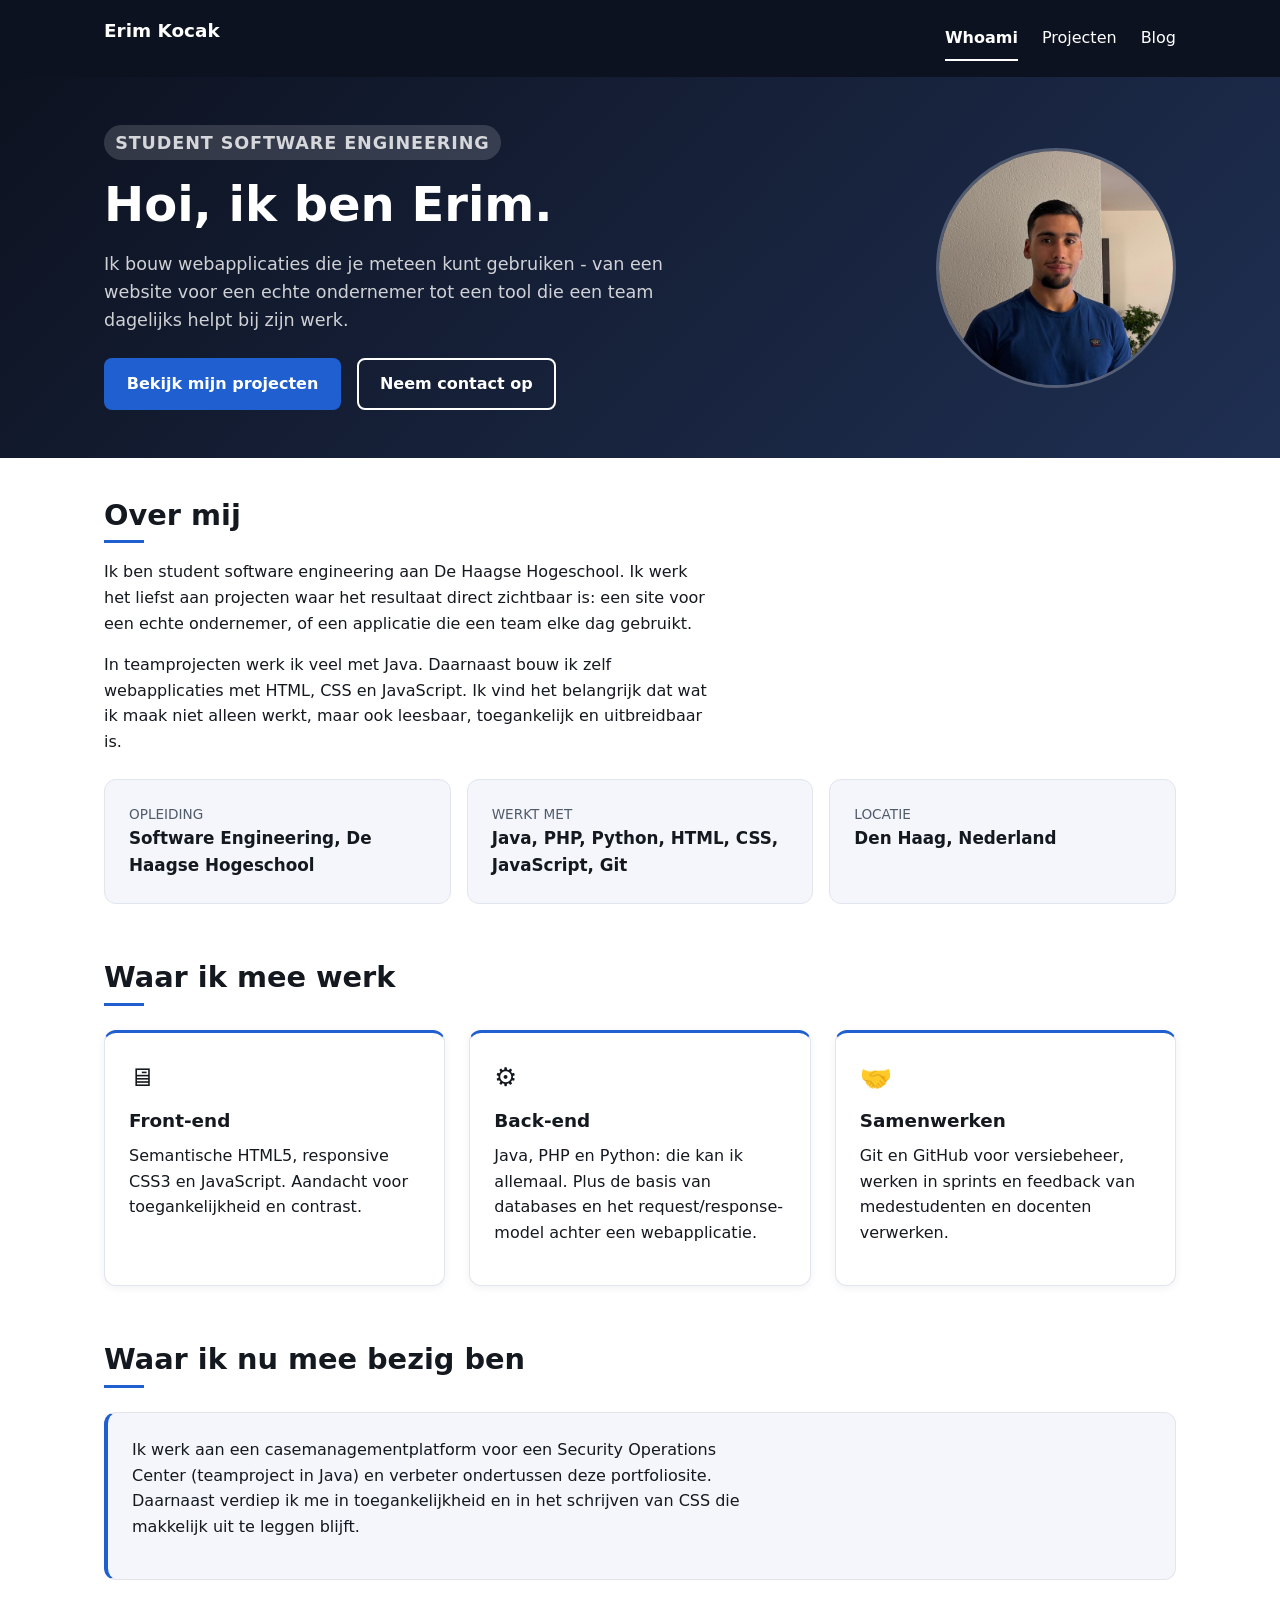
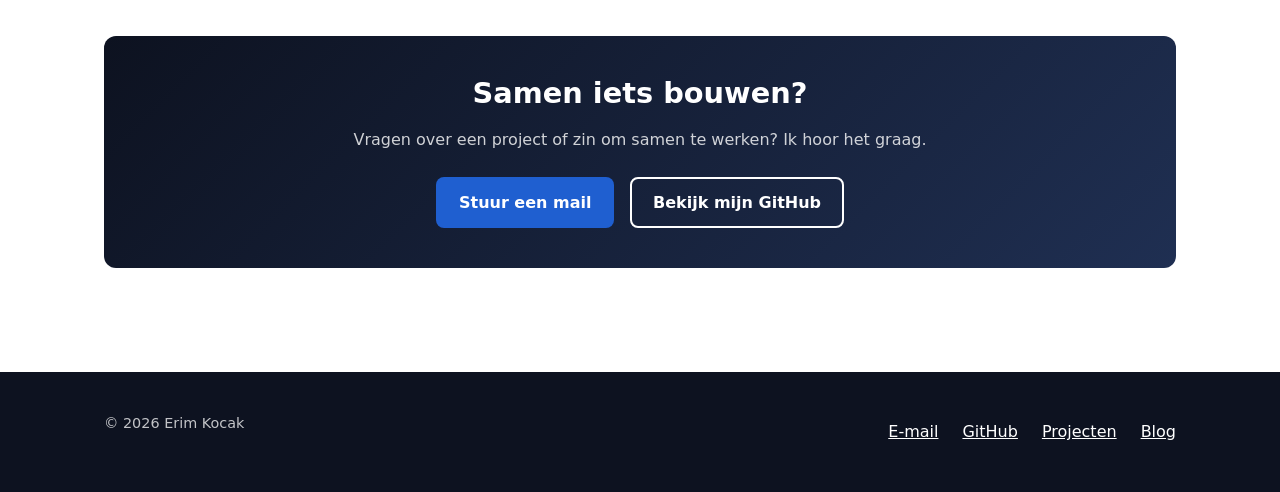
==== commit c6b41d7e: "commit changes" ====
--- a/index.html
+++ b/index.html
@@ -66,7 +66,7 @@
                 </div>
                 <div class="feit">
                     <dt>Werkt met</dt>
-                    <dd>Java, HTML, CSS, JavaScript, Git</dd>
+                    <dd>Java, PHP, Python, HTML, CSS, JavaScript, Git</dd>
                 </div>
                 <div class="feit">
                     <dt>Locatie</dt>
@@ -87,7 +87,7 @@
                 <li class="kaart">
                     <p class="kaart__icoon" aria-hidden="true">&#9881;</p>
                     <h3>Back-end</h3>
-                    <p>Java in teamprojecten, plus de basis van databases en het request/response-model achter een webapplicatie.</p>
+                    <p>Java, PHP en Python: die kan ik allemaal. Plus de basis van databases en het request/response-model achter een webapplicatie.</p>
                 </li>
                 <li class="kaart">
                     <p class="kaart__icoon" aria-hidden="true">&#129309;</p>
--- a/css/style.css
+++ b/css/style.css
@@ -1,549 +1,460 @@
-/* ==========================================================================
-   Portfolio Erim Kocak - hoofdstylesheet
-   Opbouw: 1 variabelen  2 reset  3 basis  4 header/nav  5 hero  6 main
-           7 componenten  8 footer  9 media queries
-   Aanpak: mobile first (basis = smal scherm), extra lagen bij 48em en 64em.
-   ========================================================================== */
-
-/* 1. Variabelen ----------------------------------------------------------- */
-:root {
-    /* kleuren - getoetst op voldoende contrast (WCAG AA) */
-    --kleur-tekst: #14181f;
-    --kleur-tekst-zacht: #515b6b;
-    --kleur-achtergrond: #ffffff;
-    --kleur-vlak: #f4f6fb;
-    --kleur-rand: #e0e5ee;
-    --kleur-accent: #1f5fd0;
-    --kleur-accent-donker: #17469b;
-    --kleur-donker: #0d1220;
-
-    /* een zachte gradient voor de hero-achtergrond */
-    --hero-gradient: linear-gradient(135deg, #0d1220 0%, #16223d 55%, #1f2f52 100%);
-
-    --lettertype: system-ui, -apple-system, "Segoe UI", Roboto, Helvetica, Arial, sans-serif;
-
-    /* ruimte-schaal: overal dezelfde stappen gebruiken geeft rust */
-    --ruimte-xs: 0.5rem;
-    --ruimte-s: 1rem;
-    --ruimte-m: 1.5rem;
-    --ruimte-l: 2.5rem;
-    --ruimte-xl: 4rem;
-
-    --max-breedte: 70rem;
-    --radius: 0.75rem;
-    --schaduw: 0 1px 2px rgba(13, 18, 32, 0.06), 0 8px 24px rgba(13, 18, 32, 0.06);
-}
-
-/* 2. Reset ---------------------------------------------------------------- */
-*,
-*::before,
-*::after {
-    box-sizing: border-box;
-}
-
-body,
-h1, h2, h3,
-p,
-ul,
-figure {
+/* 
+   Portfolio Erim Kocak - stylesheet
+*/
+   
+* {
     margin: 0;
     padding: 0;
-}
-
-ul {
-    list-style: none;
+    box-sizing: border-box;
+}
+
+/* 2. Basis ----------------------------------------------------------- */
+body {
+    font-family: system-ui, sans-serif;
+    line-height: 1.6;
+    color: #14181f;
+    background-color: #fff;
+    /* voorkomt per ongeluk zijwaarts scrollen op smalle schermen */
+    overflow-x: hidden;
 }
 
 img {
     display: block;
     max-width: 100%;
-    height: auto;
-}
-
-/* 3. Basis -------------------------------------------------------------- */
-body {
-    font-family: var(--lettertype);
-    font-size: 1rem;
-    line-height: 1.6;
-    color: var(--kleur-tekst);
-    background-color: var(--kleur-achtergrond);
-    /* voorkomt horizontaal scrollen op smalle schermen */
-    overflow-x: hidden;
-}
-
-h1, h2 {
-    line-height: 1.2;
-    /* rustige, leesbare regellengte voor grote koppen */
-    max-width: 26ch;
-    letter-spacing: -0.01em;
-}
-
-h3 {
-    line-height: 1.3;
+}
+
+ul {
+    list-style: none;
 }
 
 h1 {
     font-size: 2.1rem;
-    margin-bottom: var(--ruimte-m);
+    line-height: 1.2;
+    margin-bottom: 1rem;
 }
 
 h2 {
     font-size: 1.5rem;
-    margin-bottom: var(--ruimte-s);
+    line-height: 1.2;
+    margin-bottom: 1rem;
 }
 
 h3 {
     font-size: 1.15rem;
-    margin-bottom: var(--ruimte-xs);
+    margin-bottom: 0.5rem;
 }
 
 p {
-    max-width: 65ch;
-}
-
-p + p {
-    margin-top: var(--ruimte-s);
+    max-width: 38rem;   /* kortere regels lezen prettiger */
+    margin-bottom: 1rem;
 }
 
 a {
-    color: var(--kleur-accent);
+    color: #1f5fd0;
 }
 
 a:hover {
-    color: var(--kleur-accent-donker);
-}
-
-/* zichtbare focus voor toetsenbordgebruikers */
-a:focus-visible,
-button:focus-visible {
-    outline: 3px solid var(--kleur-accent);
+    color: #17469b;
+}
+
+/* duidelijke rand als je met het toetsenbord navigeert */
+a:focus-visible {
+    outline: 3px solid #1f5fd0;
     outline-offset: 3px;
-    border-radius: 2px;
 }
 
 code {
-    font-family: ui-monospace, "SFMono-Regular", Menlo, Consolas, monospace;
-    font-size: 0.9em;
-    background-color: var(--kleur-vlak);
-    padding: 0.1em 0.3em;
+    font-family: monospace;
+    background-color: #f4f6fb;
+    padding: 0.1rem 0.3rem;
     border-radius: 3px;
 }
 
-/* een kleine accentstreep onder een kop */
+/* tekst alleen voor een screenreader, niet zichtbaar op het scherm */
+.sr-only {
+    position: absolute;
+    width: 1px;
+    height: 1px;
+    overflow: hidden;
+    clip-path: inset(50%);
+}
+
+/* link die naar de inhoud springt; alleen zichtbaar zodra hij focus krijgt */
+.skip-link {
+    position: absolute;
+    top: -3rem;
+    left: 1rem;
+    padding: 0.5rem 1rem;
+    background-color: #1f5fd0;
+    color: #fff;
+    text-decoration: none;
+}
+
+.skip-link:focus {
+    top: 0;
+}
+
+/* 3. Herbruikbaar -------------------------------------------------- */
+
+/* deze blokken zijn even breed en staan gecentreerd op de pagina */
+.site-header__inner,
+.hero__inner,
+main,
+.site-footer__inner {
+    max-width: 70rem;
+    margin-left: auto;
+    margin-right: auto;
+}
+
+/* accentstreepje onder een kop */
 .kop-met-streep::after {
     content: "";
     display: block;
     width: 2.5rem;
     height: 3px;
-    margin-top: var(--ruimte-xs);
-    background-color: var(--kleur-accent);
-    border-radius: 999px;
-}
-
-/* alleen voorleesbaar, niet zichtbaar */
-.sr-only {
-    position: absolute;
-    width: 1px;
-    height: 1px;
-    padding: 0;
-    margin: -1px;
-    overflow: hidden;
-    clip-path: inset(50%);
-    white-space: nowrap;
-}
-
-/* springt naar de hoofdinhoud, wordt zichtbaar bij focus */
-.skip-link {
-    position: absolute;
-    top: -3rem;
-    left: var(--ruimte-s);
-    z-index: 10;
-    padding: var(--ruimte-xs) var(--ruimte-s);
-    background-color: var(--kleur-accent);
-    color: #ffffff;
-    border-radius: 0 0 var(--radius) var(--radius);
-    text-decoration: none;
-}
-
-.skip-link:focus {
-    top: 0;
-    color: #ffffff;
-}
-
-/* 4. Header en navigatie ---------------------------------------------- */
-.site-header {
-    background-color: var(--kleur-donker);
-    color: #ffffff;
-}
-
-.site-header__inner {
-    max-width: var(--max-breedte);
-    margin: 0 auto;
-    padding: var(--ruimte-s);
-    display: flex;
-    flex-direction: column;
-    gap: var(--ruimte-s);
-}
-
-.site-logo {
-    font-size: 1.15rem;
-    font-weight: 700;
-    letter-spacing: 0.02em;
-}
-
-.site-logo a {
-    color: #ffffff;
-    text-decoration: none;
-}
-
-.site-nav ul {
-    display: flex;
-    flex-wrap: wrap;
-    gap: var(--ruimte-xs) var(--ruimte-m);
-}
-
-.site-nav a {
-    display: inline-block;
-    /* ruime aanraakzone op mobiel */
-    padding: var(--ruimte-xs) 0;
-    color: #ffffff;
-    text-decoration: none;
-    border-bottom: 2px solid transparent;
-}
-
-.site-nav a:hover {
-    color: #ffffff;
-    border-bottom-color: #ffffff;
-}
-
-.site-nav a:focus-visible {
-    outline: 3px solid #ffffff;
-    outline-offset: 3px;
-}
-
-/* markeert de pagina waar je nu bent */
-.site-nav a[aria-current="page"] {
-    font-weight: 700;
-    border-bottom-color: #ffffff;
-}
-
-/* 5. Hero (volle breedte, alleen op de whoami-pagina) --------------- */
-.hero {
-    background-image: var(--hero-gradient);
-    color: #ffffff;
-}
-
-.hero__inner {
-    max-width: var(--max-breedte);
-    margin: 0 auto;
-    padding: var(--ruimte-xl) var(--ruimte-s);
-    display: flex;
-    flex-direction: column;
-    gap: var(--ruimte-l);
-    /* standaard 'stretch': tekstblok vult de volle breedte, dus regels breken netjes af */
-}
-
-.hero__foto {
-    width: 9rem;
-    height: 9rem;
-    border-radius: 50%;
-    object-fit: cover;
-    /* dubbele rand: accent-ring met wat lucht ertussen */
-    border: 3px solid rgba(255, 255, 255, 0.15);
-    outline: 2px solid var(--kleur-accent);
-    outline-offset: 3px;
-}
-
-.hero h1 {
-    font-size: 2.4rem;
-    margin-bottom: var(--ruimte-s);
-}
-
-.hero__tekst p {
-    color: rgba(255, 255, 255, 0.82);
-    font-size: 1.1rem;
-}
-
-.hero__rol {
-    display: inline-block;
-    margin-bottom: var(--ruimte-s);
-    padding: 0.2rem 0.7rem;
-    font-size: 0.85rem;
-    font-weight: 600;
-    letter-spacing: 0.03em;
-    text-transform: uppercase;
-    color: #cfe0ff;
-    background-color: rgba(31, 95, 208, 0.25);
-    border: 1px solid rgba(120, 165, 255, 0.4);
-    border-radius: 999px;
-}
-
-/* knoppenrij onder de hero-tekst */
-.knoppen {
-    display: flex;
-    flex-wrap: wrap;
-    gap: var(--ruimte-s);
-    margin-top: var(--ruimte-m);
-}
-
+    margin-top: 0.5rem;
+    background-color: #1f5fd0;
+}
+
+/* knop: blauw (primair) of met alleen een rand (secundair) */
 .knop {
     display: inline-block;
     padding: 0.7rem 1.3rem;
     font-weight: 600;
     text-decoration: none;
-    border-radius: var(--radius);
     border: 2px solid transparent;
-    transition: transform 0.15s ease, background-color 0.15s ease;
+    border-radius: 0.5rem;
+    transition: 0.15s;   /* elke verandering duurt 0,15 seconde */
 }
 
 .knop--primair {
-    background-color: var(--kleur-accent);
-    color: #ffffff;
+    background-color: #1f5fd0;
+    color: #fff;
 }
 
 .knop--primair:hover {
-    background-color: #3b78e0;
-    color: #ffffff;
-    transform: translateY(-2px);
+    background-color: #17469b;
+    color: #fff;
 }
 
 .knop--secundair {
-    border-color: rgba(255, 255, 255, 0.4);
-    color: #ffffff;
+    border-color: #fff;
+    color: #fff;
 }
 
 .knop--secundair:hover {
-    color: #ffffff;
     background-color: rgba(255, 255, 255, 0.1);
-    transform: translateY(-2px);
-}
-
-/* 6. Main ------------------------------------------------------------- */
+    color: #fff;
+}
+
+/* rij met knoppen naast elkaar */
+.knoppen {
+    display: flex;
+    flex-wrap: wrap;
+    gap: 1rem;
+    margin-top: 1.5rem;
+}
+
+/* 4. Header ------------------------------------------------------ */
+.site-header {
+    background-color: #0d1220;
+    color: #fff;
+}
+
+.site-header__inner {
+    padding: 1rem 1.5rem;
+    display: flex;
+    flex-direction: column;
+    gap: 1rem;
+}
+
+.site-logo {
+    font-size: 1.15rem;
+    font-weight: 700;
+}
+
+.site-logo a {
+    color: #fff;
+    text-decoration: none;
+}
+
+.site-nav ul {
+    display: flex;
+    flex-wrap: wrap;
+    gap: 0.5rem 1.5rem;
+}
+
+.site-nav a {
+    display: inline-block;
+    padding: 0.5rem 0;
+    color: #fff;
+    text-decoration: none;
+    /* doorzichtige rand, zodat de tekst niet verspringt bij hover */
+    border-bottom: 2px solid transparent;
+}
+
+.site-nav a:hover {
+    color: #fff;
+    border-bottom-color: #fff;
+}
+
+/* markeert de pagina waar je nu bent */
+.site-nav a[aria-current="page"] {
+    font-weight: 700;
+    border-bottom-color: #fff;
+}
+
+/* 5. Hero ------------------------------------------------------ */
+.hero {
+    background: linear-gradient(135deg, #0d1220, #1f2f52);
+    color: #fff;
+}
+
+.hero__inner {
+    padding: 3rem 1.5rem;
+    display: flex;
+    flex-direction: column;
+    gap: 2rem;
+}
+
+.hero__foto {
+    width: 9rem;
+    height: 9rem;
+    border-radius: 50%;
+    border: 3px solid rgba(255, 255, 255, 0.25);
+    /* vult de cirkel netjes, zonder de foto uit te rekken */
+    object-fit: cover;
+}
+
+.hero h1 {
+    font-size: 2.4rem;
+    margin-bottom: 1rem;
+}
+
+.hero__tekst p {
+    color: rgba(255, 255, 255, 0.8);
+    font-size: 1.1rem;
+}
+
+/* klein label boven de titel */
+.hero__rol {
+    display: inline-block;
+    margin-bottom: 1rem;
+    padding: 0.2rem 0.7rem;
+    font-size: 0.85rem;
+    font-weight: 600;
+    letter-spacing: 0.05em;
+    text-transform: uppercase;
+    background-color: rgba(255, 255, 255, 0.15);
+    border-radius: 999px;
+}
+
+/* 6. Inhoud -------------------------------------------------- */
 main {
-    max-width: var(--max-breedte);
-    margin: 0 auto;
-    padding: var(--ruimte-l) var(--ruimte-s);
-}
-
-main section {
-    margin-top: var(--ruimte-xl);
-}
-
-main section:first-child {
-    margin-top: 0;
+    padding: 2.5rem 1.5rem;
+}
+
+/* ruimte tussen twee secties die op elkaar volgen */
+main section + section {
+    margin-top: 3.5rem;
 }
 
 .pagina-intro {
-    color: var(--kleur-tekst-zacht);
+    color: #515b6b;
     font-size: 1.1rem;
-}
-
-/* 7. Componenten ---------------------------------------------------- */
-
-/* kaartenraster: gebruikt voor vaardigheden, projecten en blogposts */
+    margin-bottom: 2.5rem;   /* extra ruimte voor de eerste sectie begint */
+}
+
+/* kaartenraster: voor vaardigheden, projecten en blogposts */
 .kaarten,
 .posts {
     display: grid;
-    gap: var(--ruimte-m);
-    margin-top: var(--ruimte-m);
+    gap: 1.5rem;
+    margin-top: 1.5rem;
 }
 
 .kaart {
-    height: 100%;
-    padding: var(--ruimte-m);
-    background-color: var(--kleur-achtergrond);
-    border: 1px solid var(--kleur-rand);
-    border-radius: var(--radius);
-    box-shadow: var(--schaduw);
-    /* accentstreep bovenaan de kaart */
-    border-top: 3px solid var(--kleur-accent);
-    transition: transform 0.15s ease, box-shadow 0.15s ease;
-}
-
-/* alleen kaarten met een link krijgen een hover-effect */
+    height: 100%;   /* even hoog als de kaart ernaast */
+    padding: 1.5rem;
+    background-color: #fff;
+    border: 1px solid #e0e5ee;
+    border-top: 3px solid #1f5fd0;
+    border-radius: 0.75rem;
+    box-shadow: 0 2px 8px rgba(0, 0, 0, 0.06);
+    transition: 0.15s;
+}
+
 .kaart:hover {
-    transform: translateY(-4px);
-    box-shadow: 0 2px 4px rgba(13, 18, 32, 0.08), 0 16px 32px rgba(13, 18, 32, 0.1);
+    transform: translateY(-3px);   /* komt iets omhoog */
 }
 
 .kaart__icoon {
     font-size: 1.6rem;
-    line-height: 1;
-    margin-bottom: var(--ruimte-xs);
+    margin-bottom: 0.5rem;
 }
 
 .kaart__link,
 .post__link {
     display: inline-block;
-    margin-top: var(--ruimte-xs);
+    margin-top: 0.5rem;
     font-weight: 600;
 }
 
-/* rijtje met gebruikte technieken (pills) */
+/* rijtje met gebruikte technieken */
 .technieken {
     display: flex;
     flex-wrap: wrap;
-    gap: var(--ruimte-xs);
-    margin-top: var(--ruimte-s);
+    gap: 0.5rem;
+    margin-top: 1rem;
 }
 
 .technieken li {
     padding: 0.15rem 0.6rem;
     font-size: 0.875rem;
-    color: var(--kleur-accent-donker);
-    background-color: var(--kleur-vlak);
-    border: 1px solid var(--kleur-rand);
+    color: #17469b;
+    background-color: #f4f6fb;
+    border: 1px solid #e0e5ee;
     border-radius: 999px;
 }
 
-/* korte feiten-rij op de whoami-pagina */
+/* korte feiten op de startpagina */
 .feiten {
     display: grid;
-    gap: var(--ruimte-s);
-    margin-top: var(--ruimte-m);
+    gap: 1rem;
+    margin-top: 1.5rem;
 }
 
 .feit {
-    padding: var(--ruimte-m);
-    background-color: var(--kleur-vlak);
-    border: 1px solid var(--kleur-rand);
-    border-radius: var(--radius);
+    padding: 1.5rem;
+    background-color: #f4f6fb;
+    border: 1px solid #e0e5ee;
+    border-radius: 0.75rem;
 }
 
 .feit dt {
     font-size: 0.85rem;
     text-transform: uppercase;
-    letter-spacing: 0.03em;
-    color: var(--kleur-tekst-zacht);
+    color: #515b6b;
 }
 
 .feit dd {
-    margin: 0;
     font-size: 1.05rem;
     font-weight: 600;
 }
 
 /* blokje "waar ik nu mee bezig ben" */
 .nu {
-    padding: var(--ruimte-m);
-    background-color: var(--kleur-vlak);
-    border: 1px solid var(--kleur-rand);
-    border-left: 4px solid var(--kleur-accent);
-    border-radius: var(--radius);
+    margin-top: 1.5rem;
+    padding: 1.5rem;
+    background-color: #f4f6fb;
+    border: 1px solid #e0e5ee;
+    border-left: 4px solid #1f5fd0;
+    border-radius: 0.75rem;
 }
 
 /* blogpost in de lijst */
 .post {
-    padding: var(--ruimte-m);
-    background-color: var(--kleur-achtergrond);
-    border: 1px solid var(--kleur-rand);
-    border-radius: var(--radius);
-    box-shadow: var(--schaduw);
-    transition: transform 0.15s ease, box-shadow 0.15s ease;
+    padding: 1.5rem;
+    background-color: #fff;
+    border: 1px solid #e0e5ee;
+    border-radius: 0.75rem;
+    box-shadow: 0 2px 8px rgba(0, 0, 0, 0.06);
+    transition: 0.15s;
 }
 
 .post:hover {
-    transform: translateY(-4px);
-    box-shadow: 0 2px 4px rgba(13, 18, 32, 0.08), 0 16px 32px rgba(13, 18, 32, 0.1);
+    transform: translateY(-3px);
 }
 
 .post__meta {
-    color: var(--kleur-tekst-zacht);
+    color: #515b6b;
     font-size: 0.9rem;
-    margin-bottom: var(--ruimte-xs);
-}
-
-/* smalle oproep onderaan een pagina */
+    margin-bottom: 0.5rem;
+}
+
+/* oproep-blok onderaan een pagina */
 .cta {
-    margin-top: var(--ruimte-xl);
-    padding: var(--ruimte-l);
+    padding: 2.5rem 1.5rem;
     text-align: center;
-    background-image: var(--hero-gradient);
-    color: #ffffff;
-    border-radius: var(--radius);
-}
-
-.cta h2 {
-    margin-left: auto;
-    margin-right: auto;
-}
-
+    background: linear-gradient(135deg, #0d1220, #1f2f52);
+    color: #fff;
+    border-radius: 0.75rem;
+}
+
+/* koppen en tekst in het cta-blok gecentreerd houden */
+.cta h2,
 .cta p {
     margin-left: auto;
     margin-right: auto;
-    color: rgba(255, 255, 255, 0.82);
+}
+
+.cta p {
+    color: rgba(255, 255, 255, 0.8);
 }
 
 .cta .knoppen {
     justify-content: center;
 }
 
-/* 8. Footer -------------------------------------------------------- */
+/* 7. Footer ------------------------------------------------ */
 .site-footer {
-    margin-top: var(--ruimte-xl);
-    padding: var(--ruimte-l) var(--ruimte-s);
-    background-color: var(--kleur-donker);
+    margin-top: 4rem;
+    background-color: #0d1220;
     color: rgba(255, 255, 255, 0.75);
 }
 
 .site-footer__inner {
-    max-width: var(--max-breedte);
-    margin: 0 auto;
+    padding: 2.5rem 1.5rem;
     display: flex;
     flex-direction: column;
-    gap: var(--ruimte-s);
+    gap: 1rem;
 }
 
 .site-footer a {
-    color: #ffffff;
+    color: #fff;
 }
 
 .site-footer__links {
     display: flex;
     flex-wrap: wrap;
-    gap: var(--ruimte-s) var(--ruimte-m);
+    gap: 1rem 1.5rem;
 }
 
 .site-footer p {
     font-size: 0.9rem;
 }
 
-/* 9. Media queries ----------------------------------------------- */
-
-/* tablet vanaf 768px */
-@media (min-width: 48em) {
+/* 8. Bredere schermen ------------------------------------ */
+
+/* tablet: vanaf 700px */
+@media (min-width: 700px) {
     h1 {
-        font-size: 2.5rem;
+        font-size: 2.6rem;
     }
 
     h2 {
         font-size: 1.8rem;
     }
 
+    /* logo links, menu rechts */
     .site-header__inner {
         flex-direction: row;
         align-items: center;
         justify-content: space-between;
-        padding: var(--ruimte-s) var(--ruimte-m);
-    }
-
-    main {
-        padding: var(--ruimte-xl) var(--ruimte-m);
-    }
-
-    /* hero: tekst links, foto rechts */
+    }
+
+    /* hero: tekst links, foto rechts (row-reverse draait de volgorde om) */
     .hero__inner {
         flex-direction: row-reverse;
         align-items: center;
         justify-content: space-between;
-        gap: var(--ruimte-xl);
-        padding: var(--ruimte-xl) var(--ruimte-m);
+        gap: 3rem;
     }
 
     .hero__foto {
         width: 13rem;
         height: 13rem;
-        flex-shrink: 0;
+        flex-shrink: 0;   /* foto niet laten krimpen */
     }
 
     .hero h1 {
@@ -551,11 +462,11 @@
     }
 
     .kaarten {
-        grid-template-columns: repeat(2, 1fr);
+        grid-template-columns: 1fr 1fr;
     }
 
     .feiten {
-        grid-template-columns: repeat(3, 1fr);
+        grid-template-columns: 1fr 1fr 1fr;
     }
 
     .site-footer__inner {
@@ -565,15 +476,10 @@
     }
 }
 
-/* desktop vanaf 1024px: drie kolommen en meer witruimte */
-@media (min-width: 64em) {
+/* desktop: vanaf 1000px */
+@media (min-width: 1000px) {
     .kaarten {
-        grid-template-columns: repeat(3, 1fr);
-        gap: var(--ruimte-l);
-    }
-
-    .posts {
-        gap: var(--ruimte-l);
+        grid-template-columns: 1fr 1fr 1fr;
     }
 
     .hero__foto {
@@ -582,10 +488,9 @@
     }
 }
 
-/* respecteert de systeeminstelling voor minder beweging */
+/* als iemand "minder beweging" instelt, zetten we de overgangen uit */
 @media (prefers-reduced-motion: reduce) {
     * {
-        animation: none !important;
-        transition: none !important;
-    }
-}
+        transition: none;
+    }
+}
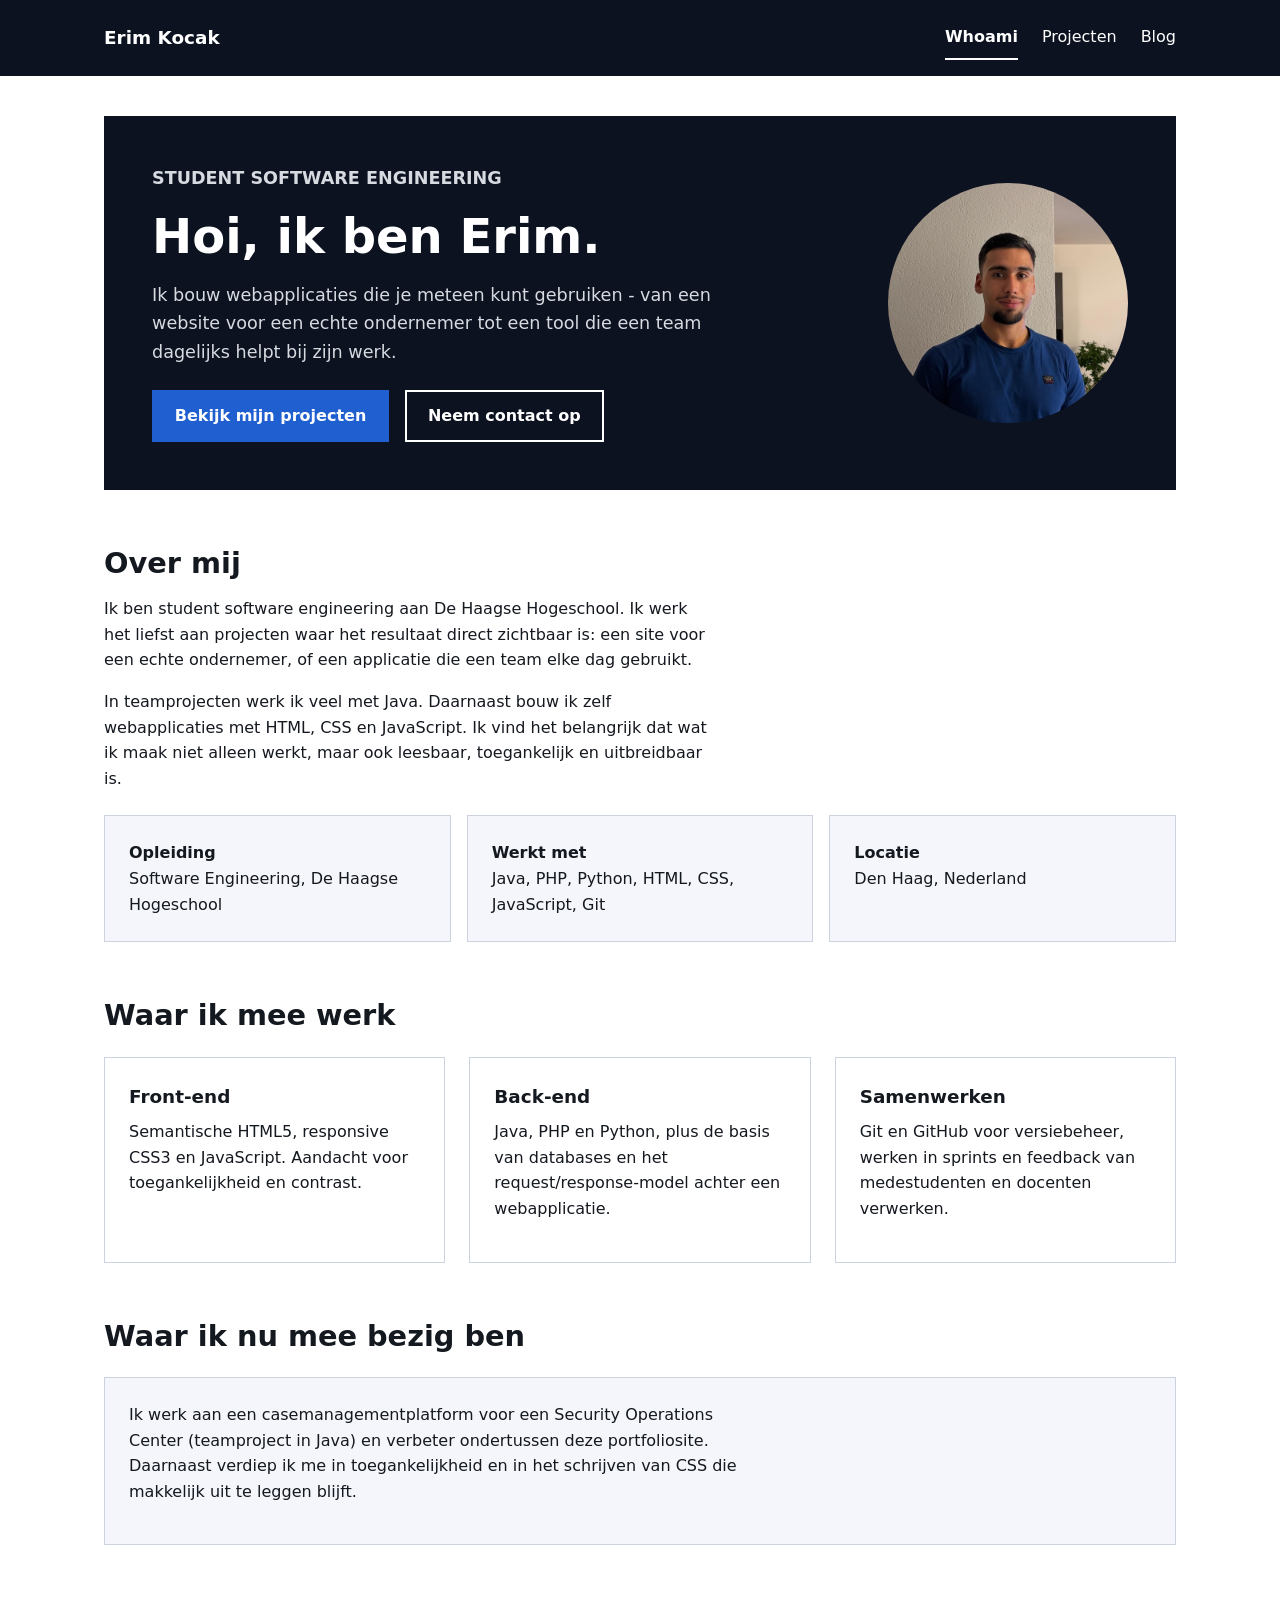
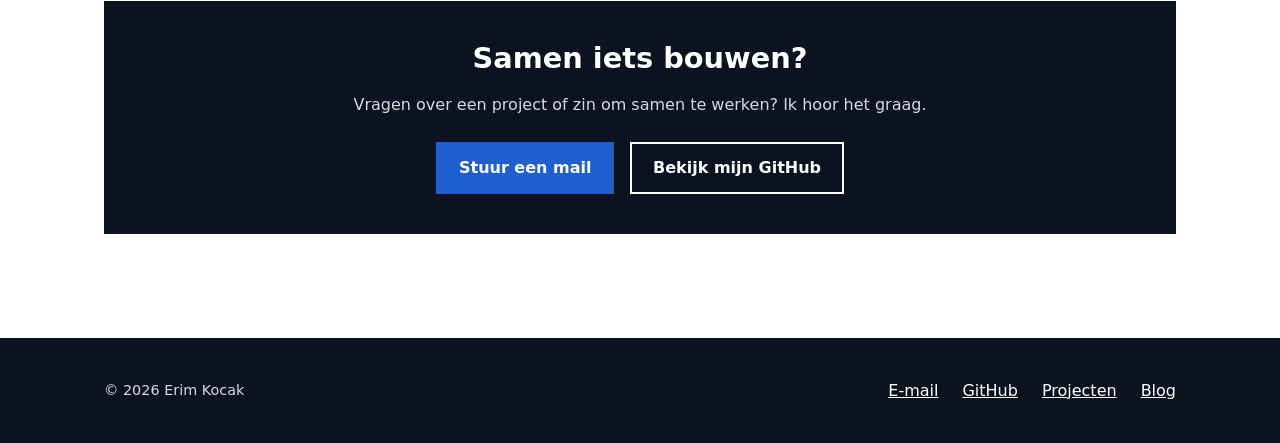
==== commit e86344fa: "Bestanden Structuur aangepast." ====
--- a/index.html
+++ b/index.html
@@ -8,8 +8,6 @@
     <link rel="stylesheet" href="css/style.css">
 </head>
 <body>
-    <a class="skip-link" href="#hoofdinhoud">Direct naar de inhoud</a>
-
     <header class="site-header">
         <div class="site-header__inner">
             <p class="site-logo"><a href="index.html">Erim Kocak</a></p>
@@ -17,37 +15,35 @@
             <nav class="site-nav" aria-label="Hoofdnavigatie">
                 <ul>
                     <li><a href="index.html" aria-current="page">Whoami</a></li>
-                    <li><a href="projecten.html">Projecten</a></li>
-                    <li><a href="blog.html">Blog</a></li>
+                    <li><a href="projecten/index.html">Projecten</a></li>
+                    <li><a href="blog/index.html">Blog</a></li>
                 </ul>
             </nav>
         </div>
     </header>
 
-    <section class="hero" aria-labelledby="hero-titel">
-        <div class="hero__inner">
+    <main>
+        <section class="hero">
             <img class="hero__foto" src="images/profielfoto.jpg"
                  alt="Portretfoto van Erim Kocak" width="600" height="600">
 
             <div class="hero__tekst">
                 <p class="hero__rol">Student software engineering</p>
-                <h1 id="hero-titel">Hoi, ik ben Erim.</h1>
+                <h1>Hoi, ik ben Erim.</h1>
                 <p>
                     Ik bouw webapplicaties die je meteen kunt gebruiken - van een website voor een
                     echte ondernemer tot een tool die een team dagelijks helpt bij zijn werk.
                 </p>
 
                 <div class="knoppen">
-                    <a class="knop knop--primair" href="projecten.html">Bekijk mijn projecten</a>
+                    <a class="knop knop--primair" href="projecten/index.html">Bekijk mijn projecten</a>
                     <a class="knop knop--secundair" href="mailto:erimardakocak@gmail.com">Neem contact op</a>
                 </div>
             </div>
-        </div>
-    </section>
+        </section>
 
-    <main id="hoofdinhoud">
-        <section aria-labelledby="intro-titel">
-            <h2 id="intro-titel" class="kop-met-streep">Over mij</h2>
+        <section>
+            <h2>Over mij</h2>
             <p>
                 Ik ben student software engineering aan De Haagse Hogeschool. Ik werk het liefst
                 aan projecten waar het resultaat direct zichtbaar is: een site voor een echte
@@ -59,46 +55,34 @@
                 maar ook leesbaar, toegankelijk en uitbreidbaar is.
             </p>
 
-            <dl class="feiten">
-                <div class="feit">
-                    <dt>Opleiding</dt>
-                    <dd>Software Engineering, De Haagse Hogeschool</dd>
-                </div>
-                <div class="feit">
-                    <dt>Werkt met</dt>
-                    <dd>Java, PHP, Python, HTML, CSS, JavaScript, Git</dd>
-                </div>
-                <div class="feit">
-                    <dt>Locatie</dt>
-                    <dd>Den Haag, Nederland</dd>
-                </div>
-            </dl>
+            <ul class="feiten">
+                <li><strong>Opleiding</strong><br>Software Engineering, De Haagse Hogeschool</li>
+                <li><strong>Werkt met</strong><br>Java, PHP, Python, HTML, CSS, JavaScript, Git</li>
+                <li><strong>Locatie</strong><br>Den Haag, Nederland</li>
+            </ul>
         </section>
 
-        <section aria-labelledby="vaardigheden-titel">
-            <h2 id="vaardigheden-titel" class="kop-met-streep">Waar ik mee werk</h2>
+        <section>
+            <h2>Waar ik mee werk</h2>
 
             <ul class="kaarten">
                 <li class="kaart">
-                    <p class="kaart__icoon" aria-hidden="true">&#128421;</p>
                     <h3>Front-end</h3>
                     <p>Semantische HTML5, responsive CSS3 en JavaScript. Aandacht voor toegankelijkheid en contrast.</p>
                 </li>
                 <li class="kaart">
-                    <p class="kaart__icoon" aria-hidden="true">&#9881;</p>
                     <h3>Back-end</h3>
-                    <p>Java, PHP en Python: die kan ik allemaal. Plus de basis van databases en het request/response-model achter een webapplicatie.</p>
+                    <p>Java, PHP en Python, plus de basis van databases en het request/response-model achter een webapplicatie.</p>
                 </li>
                 <li class="kaart">
-                    <p class="kaart__icoon" aria-hidden="true">&#129309;</p>
                     <h3>Samenwerken</h3>
                     <p>Git en GitHub voor versiebeheer, werken in sprints en feedback van medestudenten en docenten verwerken.</p>
                 </li>
             </ul>
         </section>
 
-        <section aria-labelledby="nu-titel">
-            <h2 id="nu-titel" class="kop-met-streep">Waar ik nu mee bezig ben</h2>
+        <section>
+            <h2>Waar ik nu mee bezig ben</h2>
             <div class="nu">
                 <p>
                     Ik werk aan een casemanagementplatform voor een Security Operations Center
@@ -109,14 +93,12 @@
             </div>
         </section>
 
-        <section class="cta" aria-labelledby="contact-titel">
-            <h2 id="contact-titel">Samen iets bouwen?</h2>
-            <p>
-                Vragen over een project of zin om samen te werken? Ik hoor het graag.
-            </p>
+        <section class="cta">
+            <h2>Samen iets bouwen?</h2>
+            <p>Vragen over een project of zin om samen te werken? Ik hoor het graag.</p>
             <div class="knoppen">
                 <a class="knop knop--primair" href="mailto:erimardakocak@gmail.com">Stuur een mail</a>
-                <a class="knop knop--secundair" href="https://github.com/erimk240">Bekijk mijn GitHub</a>
+                <a class="knop knop--secundair" href="https://github.com/erimprojects">Bekijk mijn GitHub</a>
             </div>
         </section>
     </main>
@@ -126,9 +108,9 @@
             <p>&copy; 2026 Erim Kocak</p>
             <nav class="site-footer__links" aria-label="Footer">
                 <a href="mailto:erimardakocak@gmail.com">E-mail</a>
-                <a href="https://github.com/erimk240">GitHub</a>
-                <a href="projecten.html">Projecten</a>
-                <a href="blog.html">Blog</a>
+                <a href="https://github.com/erimprojects">GitHub</a>
+                <a href="projecten/index.html">Projecten</a>
+                <a href="blog/index.html">Blog</a>
             </nav>
         </div>
     </footer>
--- a/css/style.css
+++ b/css/style.css
@@ -1,30 +1,19 @@
-/* 
-   Portfolio Erim Kocak - stylesheet
-*/
-   
 * {
     margin: 0;
     padding: 0;
     box-sizing: border-box;
 }
 
-/* 2. Basis ----------------------------------------------------------- */
 body {
     font-family: system-ui, sans-serif;
     line-height: 1.6;
     color: #14181f;
     background-color: #fff;
-    /* voorkomt per ongeluk zijwaarts scrollen op smalle schermen */
-    overflow-x: hidden;
 }
 
 img {
     display: block;
-    max-width: 100%;
-}
-
-ul {
-    list-style: none;
+    max-width: 100%;   /* afbeelding wordt nooit breder dan zijn ruimte */
 }
 
 h1 {
@@ -45,7 +34,7 @@
 }
 
 p {
-    max-width: 38rem;   /* kortere regels lezen prettiger */
+    max-width: 38rem;  
     margin-bottom: 1rem;
 }
 
@@ -57,7 +46,6 @@
     color: #17469b;
 }
 
-/* duidelijke rand als je met het toetsenbord navigeert */
 a:focus-visible {
     outline: 3px solid #1f5fd0;
     outline-offset: 3px;
@@ -67,38 +55,10 @@
     font-family: monospace;
     background-color: #f4f6fb;
     padding: 0.1rem 0.3rem;
-    border-radius: 3px;
-}
-
-/* tekst alleen voor een screenreader, niet zichtbaar op het scherm */
-.sr-only {
-    position: absolute;
-    width: 1px;
-    height: 1px;
-    overflow: hidden;
-    clip-path: inset(50%);
-}
-
-/* link die naar de inhoud springt; alleen zichtbaar zodra hij focus krijgt */
-.skip-link {
-    position: absolute;
-    top: -3rem;
-    left: 1rem;
-    padding: 0.5rem 1rem;
-    background-color: #1f5fd0;
-    color: #fff;
-    text-decoration: none;
-}
-
-.skip-link:focus {
-    top: 0;
-}
-
-/* 3. Herbruikbaar -------------------------------------------------- */
-
-/* deze blokken zijn even breed en staan gecentreerd op de pagina */
+}
+
+
 .site-header__inner,
-.hero__inner,
 main,
 .site-footer__inner {
     max-width: 70rem;
@@ -106,25 +66,12 @@
     margin-right: auto;
 }
 
-/* accentstreepje onder een kop */
-.kop-met-streep::after {
-    content: "";
-    display: block;
-    width: 2.5rem;
-    height: 3px;
-    margin-top: 0.5rem;
-    background-color: #1f5fd0;
-}
-
-/* knop: blauw (primair) of met alleen een rand (secundair) */
 .knop {
     display: inline-block;
     padding: 0.7rem 1.3rem;
     font-weight: 600;
     text-decoration: none;
     border: 2px solid transparent;
-    border-radius: 0.5rem;
-    transition: 0.15s;   /* elke verandering duurt 0,15 seconde */
 }
 
 .knop--primair {
@@ -143,7 +90,7 @@
 }
 
 .knop--secundair:hover {
-    background-color: rgba(255, 255, 255, 0.1);
+    background-color: #17469b;
     color: #fff;
 }
 
@@ -155,7 +102,7 @@
     margin-top: 1.5rem;
 }
 
-/* 4. Header ------------------------------------------------------ */
+/* 3. Header --------------------------------------------------------- */
 .site-header {
     background-color: #0d1220;
     color: #fff;
@@ -171,6 +118,9 @@
 .site-logo {
     font-size: 1.15rem;
     font-weight: 700;
+    /* de standaardmarge van een <p> weghalen, anders staat het logo
+       niet gelijk met het menu ernaast */
+    margin-bottom: 0;
 }
 
 .site-logo a {
@@ -179,6 +129,7 @@
 }
 
 .site-nav ul {
+    list-style: none;
     display: flex;
     flex-wrap: wrap;
     gap: 0.5rem 1.5rem;
@@ -204,52 +155,42 @@
     border-bottom-color: #fff;
 }
 
-/* 5. Hero ------------------------------------------------------ */
+/* 4. Hero ----------------------------------------------------------- */
 .hero {
-    background: linear-gradient(135deg, #0d1220, #1f2f52);
-    color: #fff;
-}
-
-.hero__inner {
-    padding: 3rem 1.5rem;
+    padding: 2.5rem 1.5rem;
+    background-color: #0d1220;
+    color: #fff;
     display: flex;
     flex-direction: column;
     gap: 2rem;
+}
+
+.hero p {
+    color: #d7dae0;
+    font-size: 1.1rem;
+}
+
+.hero h1 {
+    font-size: 2.4rem;
+}
+
+/* klein label boven de titel */
+.hero__rol {
+    margin-bottom: 1rem;
+    font-size: 0.85rem;
+    font-weight: 600;
+    text-transform: uppercase;
 }
 
 .hero__foto {
     width: 9rem;
     height: 9rem;
     border-radius: 50%;
-    border: 3px solid rgba(255, 255, 255, 0.25);
     /* vult de cirkel netjes, zonder de foto uit te rekken */
     object-fit: cover;
 }
 
-.hero h1 {
-    font-size: 2.4rem;
-    margin-bottom: 1rem;
-}
-
-.hero__tekst p {
-    color: rgba(255, 255, 255, 0.8);
-    font-size: 1.1rem;
-}
-
-/* klein label boven de titel */
-.hero__rol {
-    display: inline-block;
-    margin-bottom: 1rem;
-    padding: 0.2rem 0.7rem;
-    font-size: 0.85rem;
-    font-weight: 600;
-    letter-spacing: 0.05em;
-    text-transform: uppercase;
-    background-color: rgba(255, 255, 255, 0.15);
-    border-radius: 999px;
-}
-
-/* 6. Inhoud -------------------------------------------------- */
+/* 5. Inhoud --------------------------------------------------------- */
 main {
     padding: 2.5rem 1.5rem;
 }
@@ -262,12 +203,13 @@
 .pagina-intro {
     color: #515b6b;
     font-size: 1.1rem;
-    margin-bottom: 2.5rem;   /* extra ruimte voor de eerste sectie begint */
+    margin-bottom: 2.5rem;
 }
 
 /* kaartenraster: voor vaardigheden, projecten en blogposts */
 .kaarten,
 .posts {
+    list-style: none;
     display: grid;
     gap: 1.5rem;
     margin-top: 1.5rem;
@@ -276,25 +218,10 @@
 .kaart {
     height: 100%;   /* even hoog als de kaart ernaast */
     padding: 1.5rem;
-    background-color: #fff;
-    border: 1px solid #e0e5ee;
-    border-top: 3px solid #1f5fd0;
-    border-radius: 0.75rem;
-    box-shadow: 0 2px 8px rgba(0, 0, 0, 0.06);
-    transition: 0.15s;
-}
-
-.kaart:hover {
-    transform: translateY(-3px);   /* komt iets omhoog */
-}
-
-.kaart__icoon {
-    font-size: 1.6rem;
-    margin-bottom: 0.5rem;
-}
-
-.kaart__link,
-.post__link {
+    border: 1px solid #ccd3df;
+}
+
+.kaart__link {
     display: inline-block;
     margin-top: 0.5rem;
     font-weight: 600;
@@ -302,6 +229,7 @@
 
 /* rijtje met gebruikte technieken */
 .technieken {
+    list-style: none;
     display: flex;
     flex-wrap: wrap;
     gap: 0.5rem;
@@ -313,33 +241,21 @@
     font-size: 0.875rem;
     color: #17469b;
     background-color: #f4f6fb;
-    border: 1px solid #e0e5ee;
-    border-radius: 999px;
+    border: 1px solid #ccd3df;
 }
 
 /* korte feiten op de startpagina */
 .feiten {
+    list-style: none;
     display: grid;
     gap: 1rem;
     margin-top: 1.5rem;
 }
 
-.feit {
+.feiten li {
     padding: 1.5rem;
     background-color: #f4f6fb;
-    border: 1px solid #e0e5ee;
-    border-radius: 0.75rem;
-}
-
-.feit dt {
-    font-size: 0.85rem;
-    text-transform: uppercase;
-    color: #515b6b;
-}
-
-.feit dd {
-    font-size: 1.05rem;
-    font-weight: 600;
+    border: 1px solid #ccd3df;
 }
 
 /* blokje "waar ik nu mee bezig ben" */
@@ -347,23 +263,13 @@
     margin-top: 1.5rem;
     padding: 1.5rem;
     background-color: #f4f6fb;
-    border: 1px solid #e0e5ee;
-    border-left: 4px solid #1f5fd0;
-    border-radius: 0.75rem;
+    border: 1px solid #ccd3df;
 }
 
 /* blogpost in de lijst */
 .post {
     padding: 1.5rem;
-    background-color: #fff;
-    border: 1px solid #e0e5ee;
-    border-radius: 0.75rem;
-    box-shadow: 0 2px 8px rgba(0, 0, 0, 0.06);
-    transition: 0.15s;
-}
-
-.post:hover {
-    transform: translateY(-3px);
+    border: 1px solid #ccd3df;
 }
 
 .post__meta {
@@ -376,9 +282,8 @@
 .cta {
     padding: 2.5rem 1.5rem;
     text-align: center;
-    background: linear-gradient(135deg, #0d1220, #1f2f52);
-    color: #fff;
-    border-radius: 0.75rem;
+    background-color: #0d1220;
+    color: #fff;
 }
 
 /* koppen en tekst in het cta-blok gecentreerd houden */
@@ -389,18 +294,18 @@
 }
 
 .cta p {
-    color: rgba(255, 255, 255, 0.8);
+    color: #d7dae0;
 }
 
 .cta .knoppen {
     justify-content: center;
 }
 
-/* 7. Footer ------------------------------------------------ */
+/* 6. Footer --------------------------------------------------------- */
 .site-footer {
     margin-top: 4rem;
     background-color: #0d1220;
-    color: rgba(255, 255, 255, 0.75);
+    color: #d7dae0;
 }
 
 .site-footer__inner {
@@ -422,12 +327,13 @@
 
 .site-footer p {
     font-size: 0.9rem;
-}
-
-/* 8. Bredere schermen ------------------------------------ */
-
-/* tablet: vanaf 700px */
-@media (min-width: 700px) {
+    margin-bottom: 0;
+}
+
+/* 7. Bredere schermen ----------------------------------------------- */
+
+/* tablet: vanaf 768px */
+@media (min-width: 768px) {
     h1 {
         font-size: 2.6rem;
     }
@@ -444,11 +350,12 @@
     }
 
     /* hero: tekst links, foto rechts (row-reverse draait de volgorde om) */
-    .hero__inner {
+    .hero {
         flex-direction: row-reverse;
         align-items: center;
         justify-content: space-between;
         gap: 3rem;
+        padding: 3rem;
     }
 
     .hero__foto {
@@ -476,8 +383,8 @@
     }
 }
 
-/* desktop: vanaf 1000px */
-@media (min-width: 1000px) {
+/* desktop: vanaf 1024px */
+@media (min-width: 1024px) {
     .kaarten {
         grid-template-columns: 1fr 1fr 1fr;
     }
@@ -487,10 +394,3 @@
         height: 15rem;
     }
 }
-
-/* als iemand "minder beweging" instelt, zetten we de overgangen uit */
-@media (prefers-reduced-motion: reduce) {
-    * {
-        transition: none;
-    }
-}
